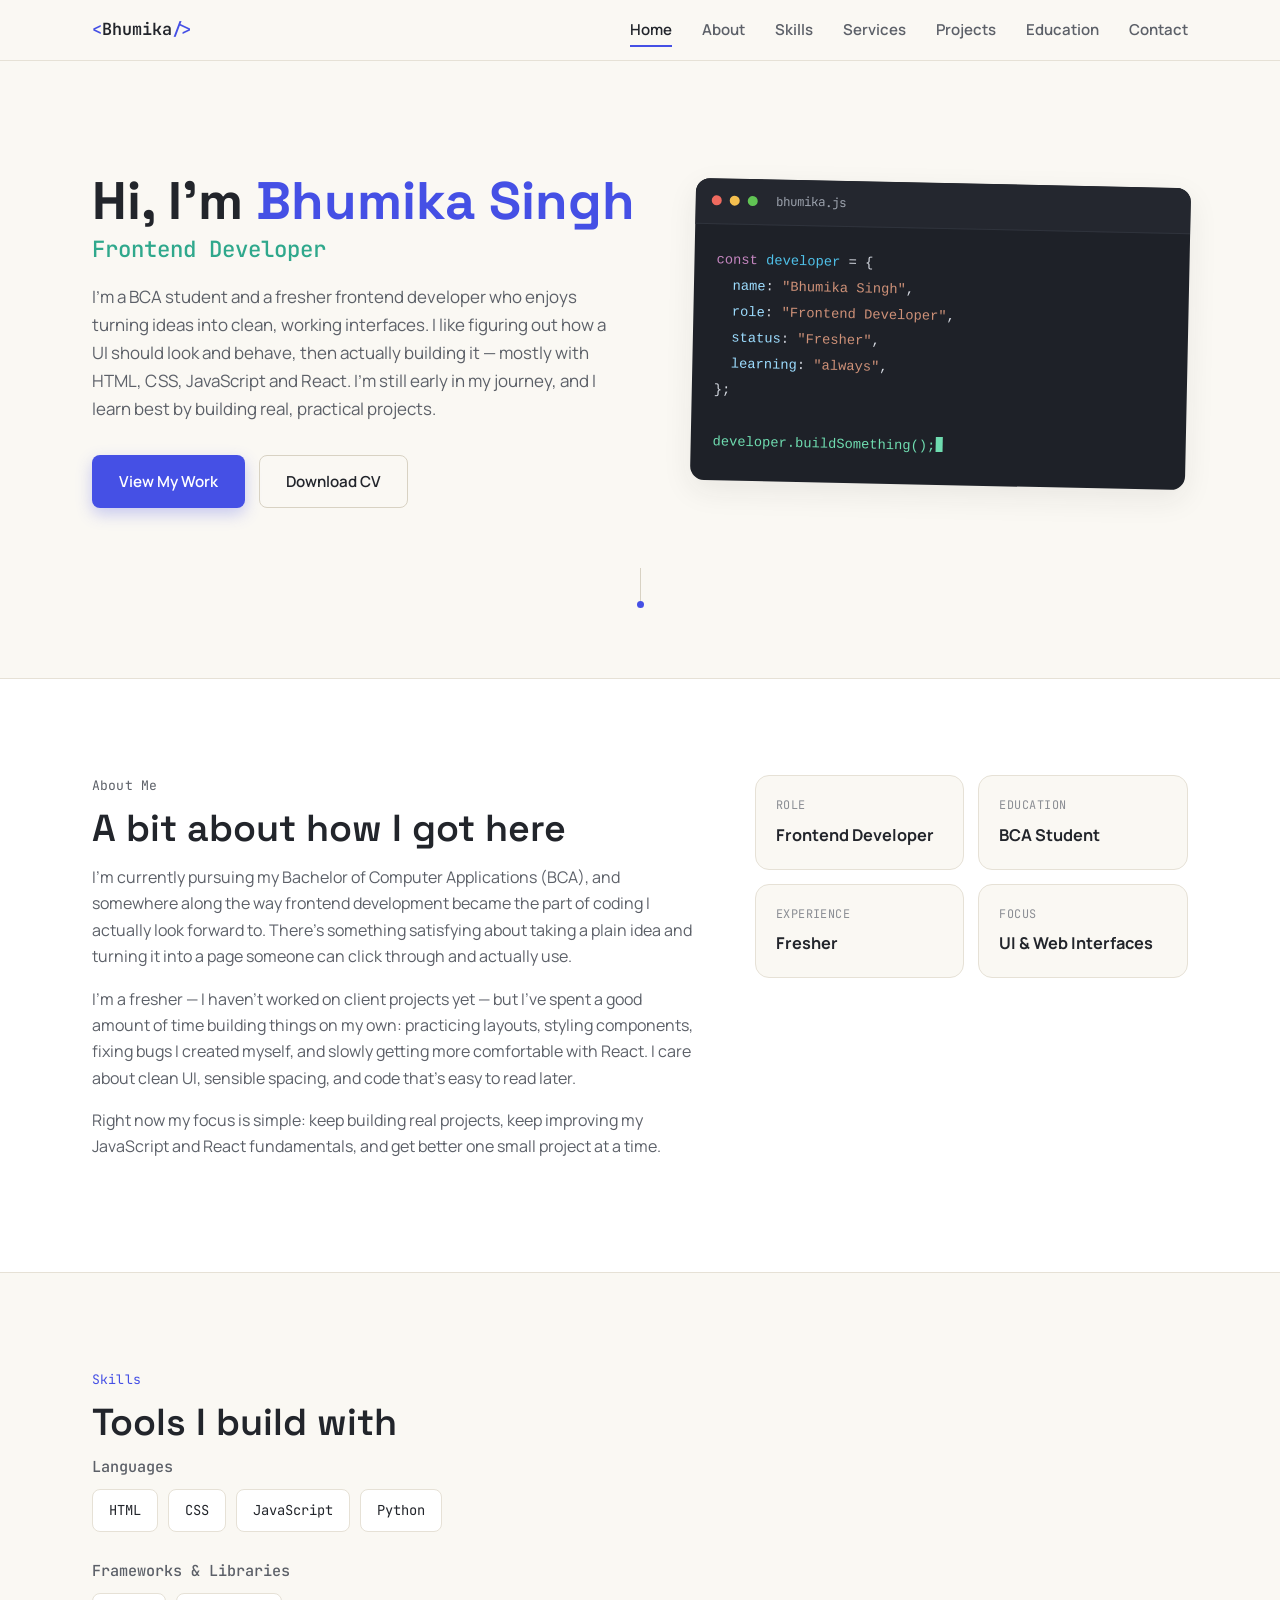
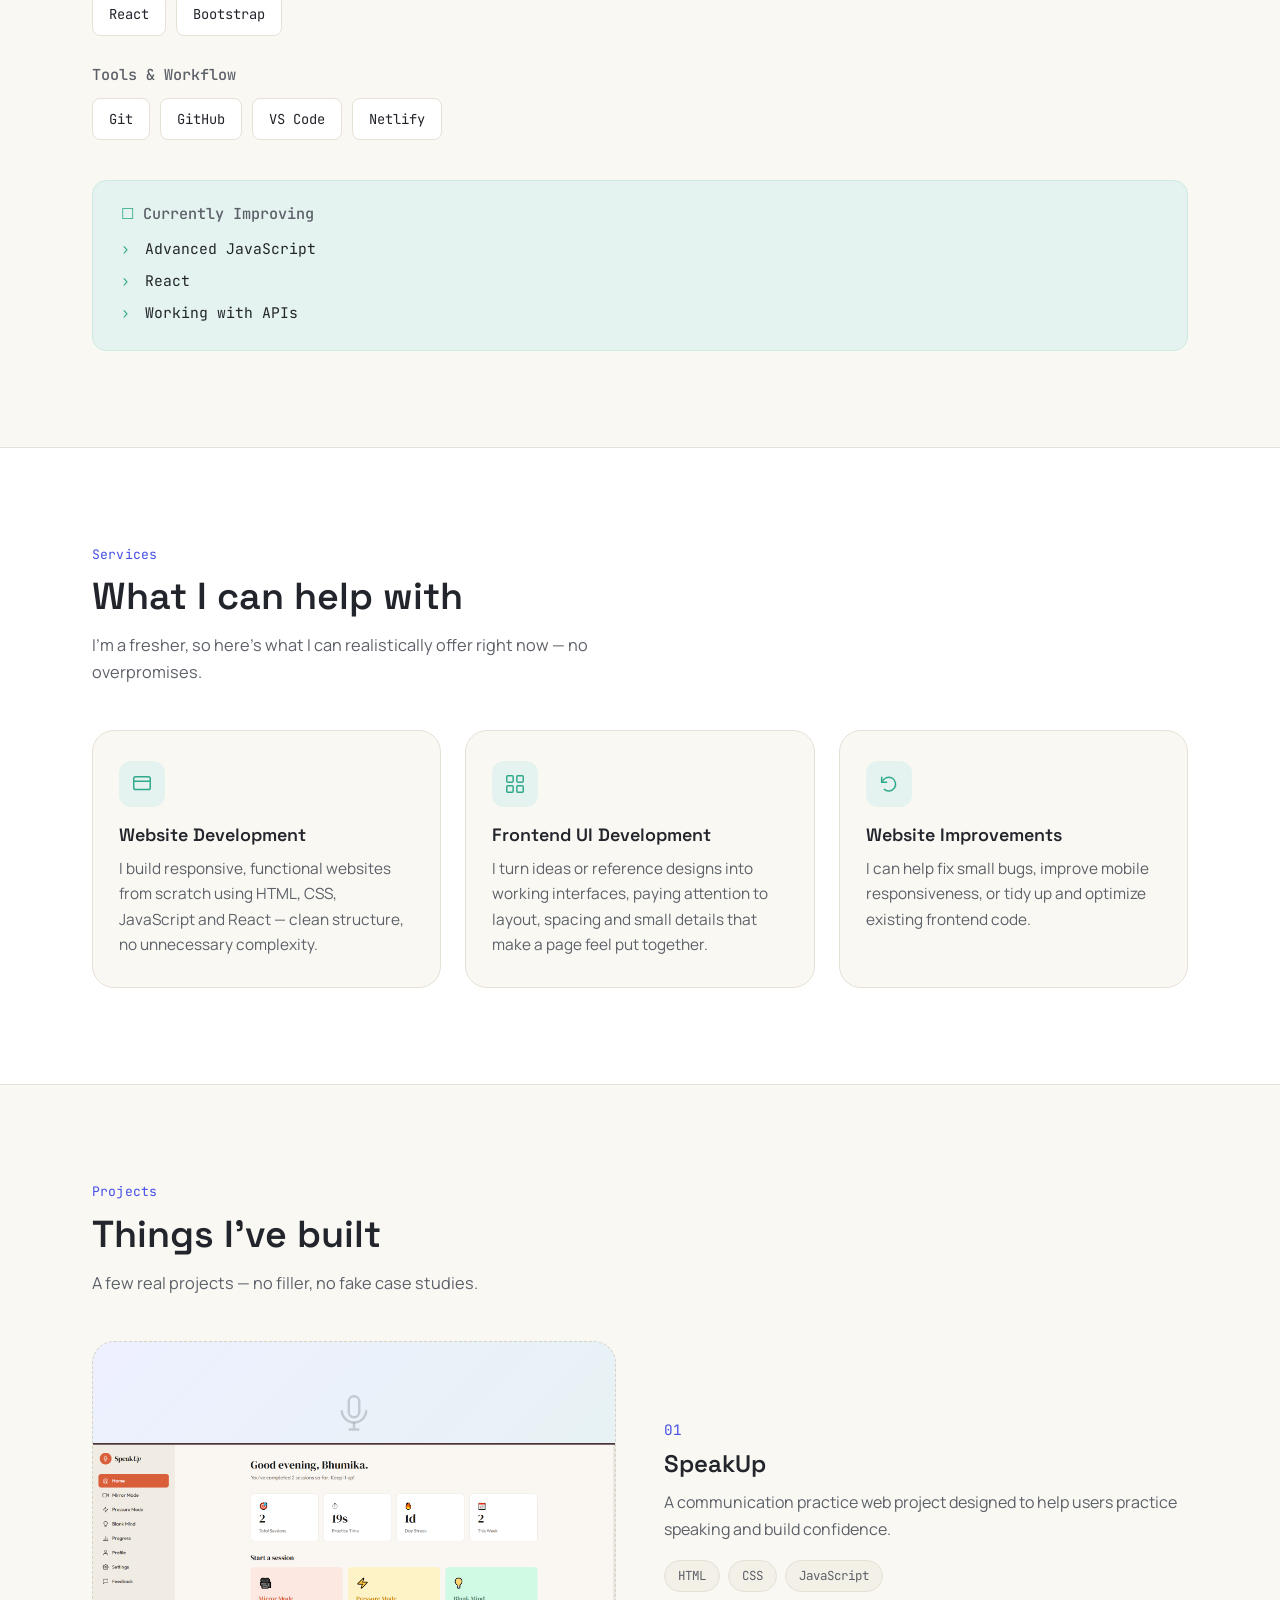
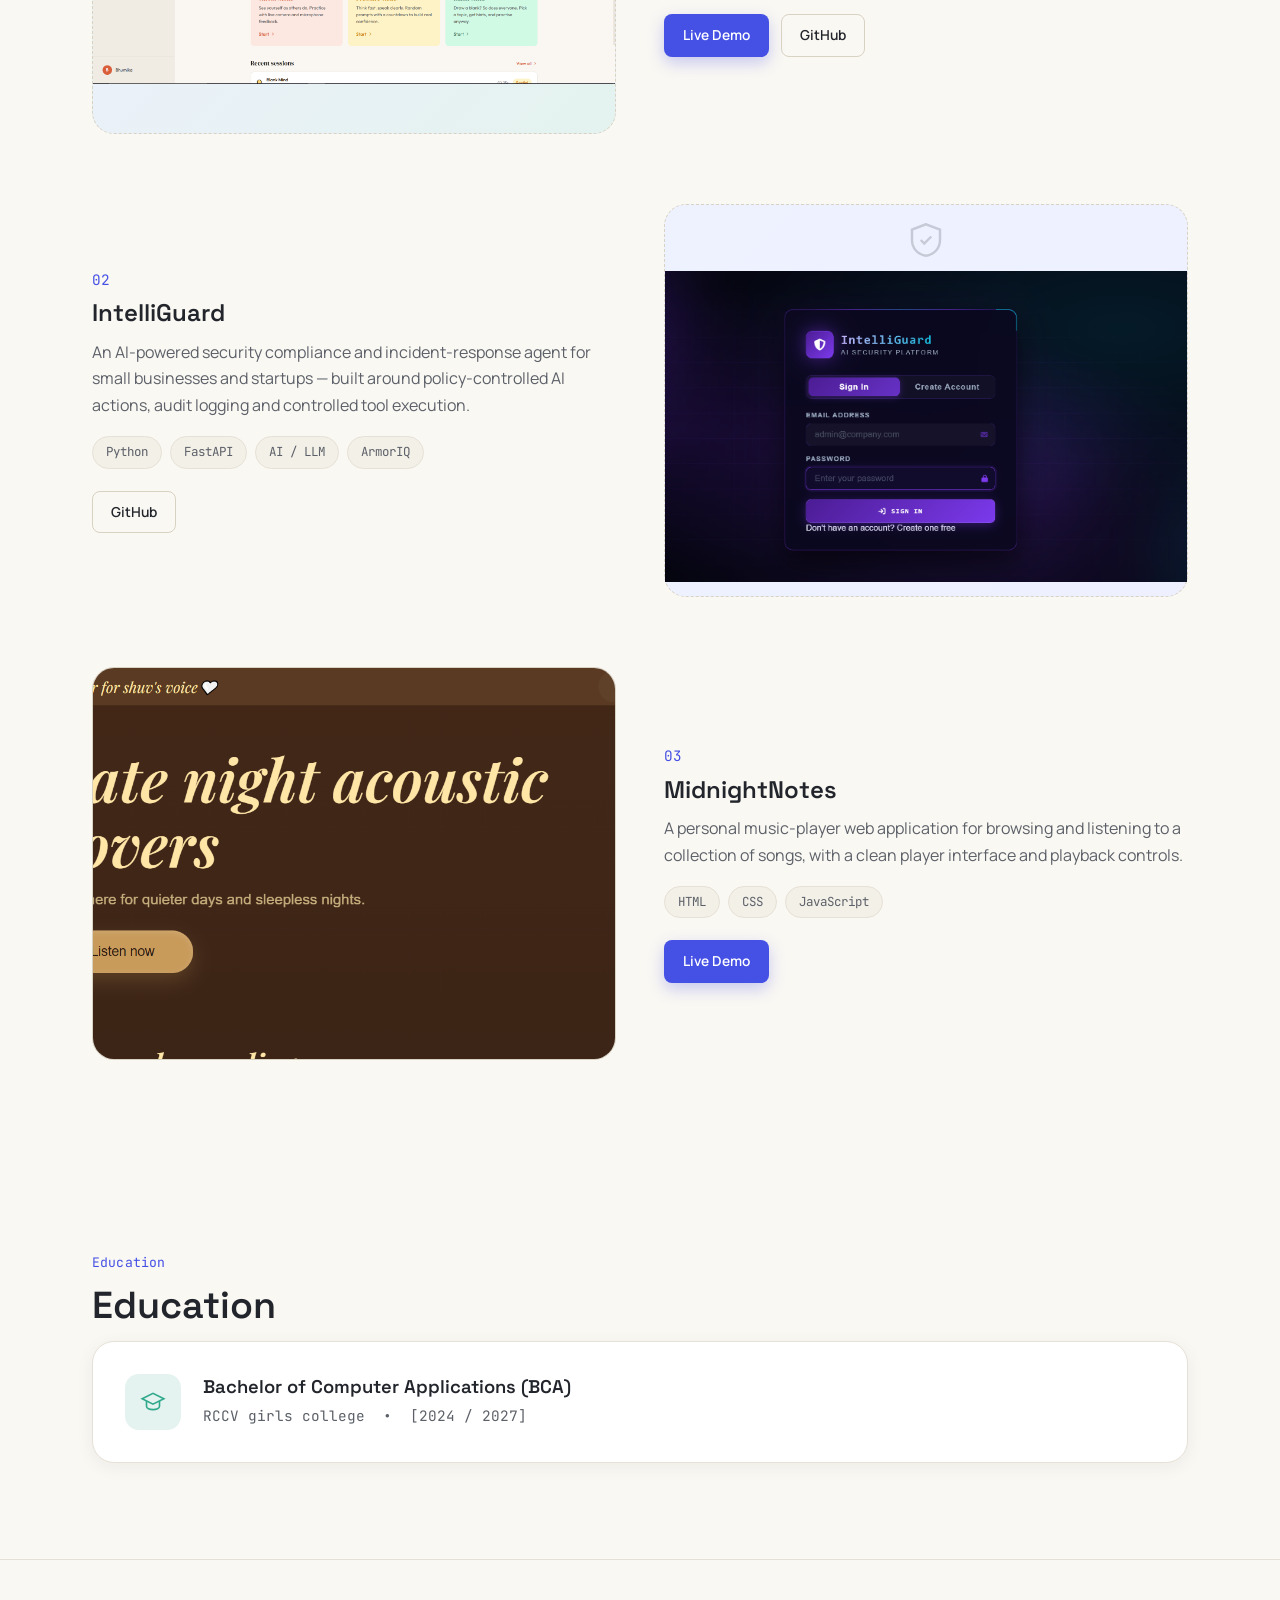
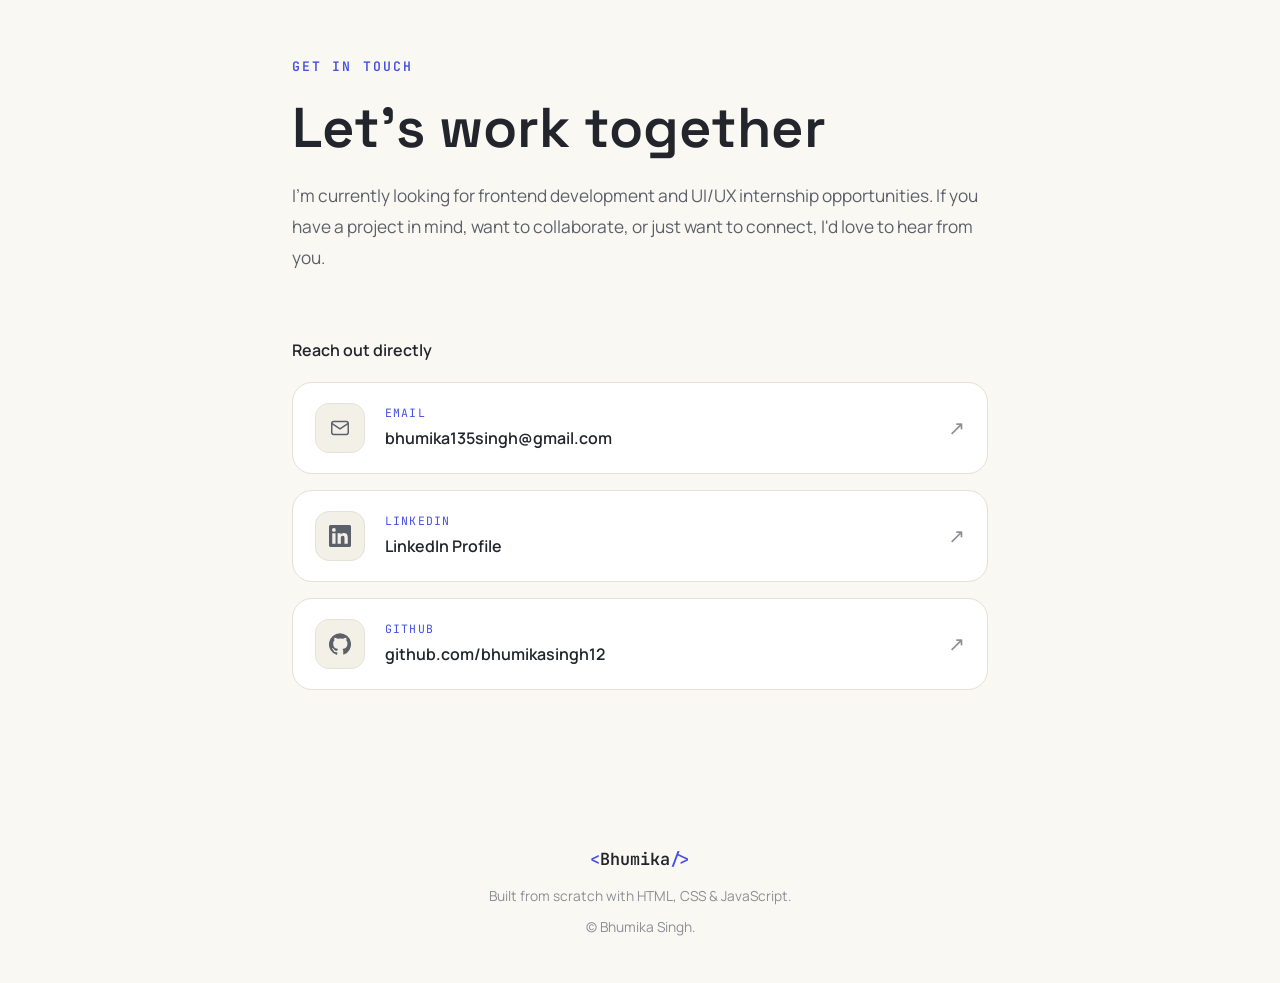
==== index.html @ d0f76b8b "file changes" ====
<!doctype html>
<html lang="en">
  <head>
    <meta charset="UTF-8" />
    <meta name="viewport" content="width=device-width, initial-scale=1.0" />
    <title>Bhumika Singh — Frontend Developer</title>
    <meta
      name="description"
      content="Bhumika Singh — Frontend Developer & BCA student. Portfolio of projects, skills and services."
    />

    <link rel="preconnect" href="https://fonts.googleapis.com" />
    <link rel="preconnect" href="https://fonts.gstatic.com" crossorigin />
    <link
      href="https://fonts.googleapis.com/css2?family=Space+Grotesk:wght@500;600;700&family=Manrope:wght@400;500;600;700;800&family=JetBrains+Mono:wght@400;500;600&display=swap"
      rel="stylesheet"
    />

    <link rel="stylesheet" href="style.css" />
  </head>
  <body>
    <!-- NAVBAR -->
    <header class="navbar" id="navbar">
      <nav class="nav-inner">
        <a href="#home" class="logo" aria-label="Bhumika Singh — home">
          <span class="logo-bracket">&lt;</span>Bhumika<span
            class="logo-bracket"
            >/&gt;</span
          >
        </a>

        <ul class="nav-links" id="navLinks">
          <li><a href="#home" class="nav-link active-link">Home</a></li>
          <li><a href="#about" class="nav-link">About</a></li>
          <li><a href="#skills" class="nav-link">Skills</a></li>
          <li><a href="#services" class="nav-link">Services</a></li>
          <li><a href="#projects" class="nav-link">Projects</a></li>
          <li><a href="#education" class="nav-link">Education</a></li>
          <li><a href="#contact" class="nav-link">Contact</a></li>
        </ul>

        <button
          class="hamburger"
          id="hamburger"
          aria-label="Toggle menu"
          aria-expanded="false"
          aria-controls="navLinks"
        >
          <span></span><span></span><span></span>
        </button>
      </nav>
    </header>

    <main>
      <!--HERO -->
      <section class="hero" id="home">
        <div class="hero-inner">
          <div class="hero-text">
            <p class="eyebrow"></p>
            <h1 class="hero-title">
              Hi, I'm <span class="highlight">Bhumika Singh</span>
            </h1>
            <h2 class="hero-role">Frontend Developer</h2>
            <p class="hero-intro">
              I'm a BCA student and a fresher frontend developer who enjoys
              turning ideas into clean, working interfaces. I like figuring out
              how a UI should look and behave, then actually building it —
              mostly with HTML, CSS, JavaScript and React. I'm still early in my
              journey, and I learn best by building real, practical projects.
            </p>
            <div class="hero-actions">
              <a href="#projects" class="btn btn-primary">View My Work</a>
              <!-- Replace with your actual CV file -->
              <a
                href="assets/Bhumika-Singh-CV.pdf"
                class="btn btn-outline"
                download
                >Download CV</a
              >
            </div>
          </div>

          <div class="hero-visual" aria-hidden="true">
            <div class="code-window">
              <div class="code-window-bar">
                <span class="dot dot-red"></span>
                <span class="dot dot-yellow"></span>
                <span class="dot dot-green"></span>
                <span class="code-window-tab">bhumika.js</span>
              </div>
              <div class="code-window-body">
                <pre><code><span class="tok-key">const</span> <span class="tok-var">developer</span> <span class="tok-punc">=</span> <span class="tok-punc">{</span>
  <span class="tok-prop">name</span><span class="tok-punc">:</span> <span class="tok-str">"Bhumika Singh"</span><span class="tok-punc">,</span>
  <span class="tok-prop">role</span><span class="tok-punc">:</span> <span class="tok-str">"Frontend Developer"</span><span class="tok-punc">,</span>
  <span class="tok-prop">status</span><span class="tok-punc">:</span> <span class="tok-str">"Fresher"</span><span class="tok-punc">,</span>
  <span class="tok-prop">learning</span><span class="tok-punc">:</span> <span class="tok-str">"always"</span><span class="tok-punc">,</span>
<span class="tok-punc">}</span><span class="tok-punc">;</span>

<span class="typing-line"><span id="typedLine"></span><span class="type-cursor">&nbsp;</span></span></code></pre>
              </div>
            </div>
          </div>
        </div>
        <a href="#about" class="scroll-cue" aria-label="Scroll to About">
          <span></span>
        </a>
      </section>

      <!--ABOUT -->
      <section class="about" id="about">
        <div class="section-inner about-grid">
          <div class="about-copy">
            <p class="eyebrow">About Me</p>
            <h2 class="section-title">A bit about how I got here</h2>
            <p>
              I'm currently pursuing my Bachelor of Computer Applications (BCA),
              and somewhere along the way frontend development became the part
              of coding I actually look forward to. There's something satisfying
              about taking a plain idea and turning it into a page someone can
              click through and actually use.
            </p>
            <p>
              I'm a fresher — I haven't worked on client projects yet — but I've
              spent a good amount of time building things on my own: practicing
              layouts, styling components, fixing bugs I created myself, and
              slowly getting more comfortable with React. I care about clean UI,
              sensible spacing, and code that's easy to read later.
            </p>
            <p>
              Right now my focus is simple: keep building real projects, keep
              improving my JavaScript and React fundamentals, and get better one
              small project at a time.
            </p>
          </div>

          <div class="about-facts">
            <div class="fact-card">
              <span class="fact-label">Role</span>
              <span class="fact-value">Frontend Developer</span>
            </div>
            <div class="fact-card">
              <span class="fact-label">Education</span>
              <span class="fact-value">BCA Student</span>
            </div>
            <div class="fact-card">
              <span class="fact-label">Experience</span>
              <span class="fact-value">Fresher</span>
            </div>
            <div class="fact-card">
              <span class="fact-label">Focus</span>
              <span class="fact-value">UI &amp; Web Interfaces</span>
            </div>
          </div>
        </div>
      </section>

      <!--SKILLS -->
      <section class="skills" id="skills">
        <div class="section-inner">
          <p class="eyebrow">Skills</p>
          <h2 class="section-title">Tools I build with</h2>

          <div class="skills-groups">
            <div class="skill-group">
              <h3 class="skill-group-title">Languages</h3>
              <div class="chip-row">
                <span class="chip">HTML</span>
                <span class="chip">CSS</span>
                <span class="chip">JavaScript</span>
                <span class="chip">Python</span>
              </div>
            </div>

            <div class="skill-group">
              <h3 class="skill-group-title">Frameworks &amp; Libraries</h3>
              <div class="chip-row">
                <span class="chip">React</span>
                <span class="chip">Bootstrap</span>
              </div>
            </div>

            <div class="skill-group">
              <h3 class="skill-group-title">Tools &amp; Workflow</h3>
              <div class="chip-row">
                <span class="chip">Git</span>
                <span class="chip">GitHub</span>
                <span class="chip">VS Code</span>
                <span class="chip">Netlify</span>
              </div>
            </div>
          </div>

          <div class="currently-improving">
            <h3 class="skill-group-title">
              <span class="checkbox-icon" aria-hidden="true">☐</span> Currently
              Improving
            </h3>
            <ul class="improving-list">
              <li>
                <span class="improving-mark" aria-hidden="true">›</span>
                Advanced JavaScript
              </li>
              <li>
                <span class="improving-mark" aria-hidden="true">›</span> React
              </li>
              <li>
                <span class="improving-mark" aria-hidden="true">›</span> Working
                with APIs
              </li>
            </ul>
          </div>
        </div>
      </section>

      <!--SERVICES-->
      <section class="services" id="services">
        <div class="section-inner">
          <p class="eyebrow">Services</p>
          <h2 class="section-title">What I can help with</h2>
          <p class="section-subtitle">
            I'm a fresher, so here's what I can realistically offer right now —
            no overpromises.
          </p>

          <div class="services-grid">
            <article class="service-card">
              <div class="service-icon" aria-hidden="true">
                <svg
                  viewBox="0 0 24 24"
                  fill="none"
                  stroke="currentColor"
                  stroke-width="1.6"
                >
                  <rect x="3" y="4" width="18" height="14" rx="2" />
                  <path d="M3 9h18" />
                  <path d="M7 6.5h.01M10 6.5h.01" />
                </svg>
              </div>
              <h3 class="service-title">Website Development</h3>
              <p class="service-desc">
                I build responsive, functional websites from scratch using HTML,
                CSS, JavaScript and React — clean structure, no unnecessary
                complexity.
              </p>
            </article>

            <article class="service-card">
              <div class="service-icon" aria-hidden="true">
                <svg
                  viewBox="0 0 24 24"
                  fill="none"
                  stroke="currentColor"
                  stroke-width="1.6"
                >
                  <rect x="3" y="3" width="7" height="7" rx="1.2" />
                  <rect x="14" y="3" width="7" height="7" rx="1.2" />
                  <rect x="3" y="14" width="7" height="7" rx="1.2" />
                  <rect x="14" y="14" width="7" height="7" rx="1.2" />
                </svg>
              </div>
              <h3 class="service-title">Frontend UI Development</h3>
              <p class="service-desc">
                I turn ideas or reference designs into working interfaces,
                paying attention to layout, spacing and small details that make
                a page feel put together.
              </p>
            </article>

            <article class="service-card">
              <div class="service-icon" aria-hidden="true">
                <svg
                  viewBox="0 0 24 24"
                  fill="none"
                  stroke="currentColor"
                  stroke-width="1.6"
                >
                  <path d="M4 4v6h6" />
                  <path d="M4.5 10a7.5 7.5 0 1 1 1.9 7.4" />
                </svg>
              </div>
              <h3 class="service-title">Website Improvements</h3>
              <p class="service-desc">
                I can help fix small bugs, improve mobile responsiveness, or
                tidy up and optimize existing frontend code.
              </p>
            </article>
          </div>
        </div>
      </section>

      <!--PROJECTS -->
      <section class="projects" id="projects">
        <div class="section-inner">
          <p class="eyebrow">Projects</p>
          <h2 class="section-title">Things I've built</h2>
          <p class="section-subtitle">
            A few real projects — no filler, no fake case studies.
          </p>

          <div class="projects-list">
            <!-- Project 1: SpeakUp -->
            <article class="project-row">
              <div class="project-media">
                <div class="project-placeholder placeholder-speakup">
                  <svg
                    viewBox="0 0 24 24"
                    fill="none"
                    stroke="currentColor"
                    stroke-width="1.4"
                  >
                    <path
                      d="M12 15a3 3 0 0 0 3-3V6a3 3 0 0 0-6 0v6a3 3 0 0 0 3 3Z"
                    />
                    <path d="M19 11a7 7 0 0 1-14 0" />
                    <path d="M12 18v4M9 22h6" />
                  </svg>
                  <span
                    ><img
                      src="/assets/projects/speakup.png"
                      alt="Screenshot of SpeakUp app"
                  /></span>
                </div>
              </div>
              <div class="project-info">
                <span class="project-index">01</span>
                <h3 class="project-title">SpeakUp</h3>
                <p class="project-desc">
                  A communication practice web project designed to help users
                  practice speaking and build confidence.
                </p>
                <div class="tech-row">
                  <span class="tech-tag">HTML</span>
                  <span class="tech-tag">CSS</span>
                  <span class="tech-tag">JavaScript</span>
                </div>
                <div class="project-actions">
                  <a
                    href="https://speakkkup.netlify.app/"
                    class="btn btn-primary btn-sm"
                    target="_blank"
                    rel="noopener noreferrer"
                    >Live Demo</a>
                  <a
                    href="https://github.com/bhumikasingh12/SpeakUp/tree/main"
                    class="btn btn-outline btn-sm"
                    target="_blank"
                    rel="noopener noreferrer"
                    >GitHub</a
                  >
                </div>
              </div>
            </article>

            <!-- Project 2: IntelliGuard -->
            <article class="project-row project-row-reverse">
              <div class="project-media">
                <div class="project-placeholder placeholder-intelliguard">
                  <svg
                    viewBox="0 0 24 24"
                    fill="none"
                    stroke="currentColor"
                    stroke-width="1.4"
                  >
                    <path
                      d="M12 3 4 6v6c0 5 3.6 8.4 8 9 4.4-.6 8-4 8-9V6l-8-3Z"
                    />
                    <path d="m9 12 2 2 4-4" />
                  </svg>
                  <span> <img src="/assets/projects/intelliguard.png" alt="Screenshot of IntelliGuard dashboard"></span>
                </div>
              </div>
              <div class="project-info">
                <span class="project-index">02</span>
                <h3 class="project-title">IntelliGuard</h3>
                <p class="project-desc">
                  An AI-powered security compliance and incident-response agent
                  for small businesses and startups — built around
                  policy-controlled AI actions, audit logging and controlled
                  tool execution.
                </p>
                <div class="tech-row">
                  <span class="tech-tag">Python</span>
                  <span class="tech-tag">FastAPI</span>
                  <span class="tech-tag">AI / LLM</span>
                  <span class="tech-tag">ArmorIQ</span>
                </div>
                <div class="project-actions">
                  <!-- Replace with your actual deployed link -->
                  <!-- <a
                    href="https://example.com"
                    class="btn btn-primary btn-sm"
                    target="_blank"
                    rel="noopener noreferrer"
                    >Live Demo</a
                  > -->
                  <!-- Replace with your actual GitHub repo link -->
                  <a
                    href="https://github.com/ektakumar-ii/IntelliGuard"
                    class="btn btn-outline btn-sm"
                    target="_blank"
                    rel="noopener noreferrer"
                    >GitHub</a
                  >
                </div>
              </div>
            </article>

            <!-- Project 3: MidnightNotes (private repo — no GitHub link) -->
            <article class="project-row">
              <div class="project-media">
                <img
                  class="project-screenshot"
                  src="/assets/projects/midnightnotes.png"
                  alt="Screenshot of MidnightNotes music player"
                />
              </div>
              <div class="project-info">
                <span class="project-index">03</span>
                <h3 class="project-title">MidnightNotes</h3>
                <p class="project-desc">
                  A personal music-player web application for browsing and
                  listening to a collection of songs, with a clean player
                  interface and playback controls.
                </p>
                <div class="tech-row">
                  <span class="tech-tag">HTML</span>
                  <span class="tech-tag">CSS</span>
                  <span class="tech-tag">JavaScript</span>
                </div>
                <div class="project-actions">
                  <a
                    href="https://midnightnotess.netlify.app/"
                    class="btn btn-primary btn-sm"
                    target="_blank"
                    rel="noopener noreferrer"
                    >Live Demo</a
                  >
                </div>
              </div>
            </article>
          </div>
        </div>
      </section>

      <!--EDUCATION-->
      <section class="education" id="education">
        <div class="section-inner">
          <p class="eyebrow">Education</p>
          <h2 class="section-title">Education</h2>

          <div class="education-card">
            <div class="education-icon" aria-hidden="true">
              <svg
                viewBox="0 0 24 24"
                fill="none"
                stroke="currentColor"
                stroke-width="1.5"
              >
                <path d="M22 9 12 4 2 9l10 5 10-5Z" />
                <path d="M6 11v5c0 1.7 2.7 3 6 3s6-1.3 6-3v-5" />
              </svg>
            </div>
            <div class="education-details">
              <h3 class="education-degree">
                Bachelor of Computer Applications (BCA)
              </h3>
              <p class="education-meta">
                RCCV girls college &nbsp;•&nbsp; [2024 / 2027]
              </p>
            </div>
          </div>
        </div>
      </section>

      <!-- CONTACT -->
      <section class="contact" id="contact">
        <div class="section-inner contact-simple">
          <div class="contact-heading">
            <p class="eyebrow">GET IN TOUCH</p>

            <h2 class="section-title">Let's work together</h2>

            <p class="contact-description">
              I'm currently looking for frontend development and UI/UX
              internship opportunities. If you have a project in mind, want to
              collaborate, or just want to connect, I'd love to hear from you.
            </p>
          </div>

          <div class="contact-direct">
            <h3>Reach out directly</h3>

            <!-- Email -->
            <a 
             href="https://mail.google.com/mail/?view=cm&fs=1&to=bhumika135singh@gmail.com"
                   class="contact-card"
               target="_blank"
              rel="noopener noreferrer">
              <div class="contact-icon">
                <svg
                  viewBox="0 0 24 24"
                  fill="none"
                  stroke="currentColor"
                  stroke-width="1.6"
                >
                  <rect x="3" y="5" width="18" height="14" rx="2" />
                  <path d="m3 7 9 6 9-6" />
                </svg>
              </div>

              <div class="contact-card-info">
                <span class="contact-card-label">EMAIL</span>
                <span class="contact-card-value">bhumika135singh@gmail.com</span>
              </div>

              <span class="contact-arrow">↗</span>
            </a>

            <!-- LinkedIn -->
            <a
              href="https://www.linkedin.com/in/bhumika-singh-95696332a/"
              class="contact-card"
              target="_blank"
              rel="noopener noreferrer"
            >
              <div class="contact-icon">
                <svg viewBox="0 0 24 24" fill="currentColor">
                  <path
                    d="M20.45 20.45h-3.55v-5.57c0-1.33-.02-3.03-1.85-3.03-1.86 0-2.14 1.45-2.14 2.94v5.66H9.36V9h3.41v1.56h.05c.47-.9 1.63-1.85 3.36-1.85 3.6 0 4.27 2.37 4.27 5.45v6.29ZM5.34 7.43a2.06 2.06 0 1 1 0-4.12 2.06 2.06 0 0 1 0 4.12ZM7.12 20.45H3.56V9h3.56v11.45ZM22.22 0H1.77C.79 0 0 .77 0 1.73v20.54C0 23.23.79 24 1.77 24h20.45c.98 0 1.78-.77 1.78-1.73V1.73C24 .77 23.2 0 22.22 0Z"
                  />
                </svg>
              </div>

              <div class="contact-card-info">
                <span class="contact-card-label">LINKEDIN</span>
                <span class="contact-card-value">LinkedIn Profile</span>
              </div>

              <span class="contact-arrow">↗</span>
            </a>

            <!-- GitHub -->
            <a
              href="https://github.com/bhumikasingh12"
              class="contact-card"
              target="_blank"
              rel="noopener noreferrer"
            >
              <div class="contact-icon">
                <svg viewBox="0 0 24 24" fill="currentColor">
                  <path
                    d="M12 .3a12 12 0 0 0-3.8 23.4c.6.1.8-.3.8-.6v-2.2c-3.3.7-4-1.6-4-1.6-.6-1.4-1.4-1.8-1.4-1.8-1.1-.8.1-.8.1-.8 1.2.1 1.9 1.3 1.9 1.3 1.1 1.9 2.9 1.3 3.6 1 .1-.8.4-1.3.8-1.6-2.7-.3-5.4-1.3-5.4-5.9 0-1.3.5-2.4 1.3-3.2-.1-.3-.5-1.5.1-3.2 0 0 1-.3 3.4 1.2a11.5 11.5 0 0 1 6 0c2.3-1.5 3.3-1.2 3.3-1.2.7 1.7.2 2.9.1 3.2.8.8 1.3 1.9 1.3 3.2 0 4.6-2.8 5.6-5.4 5.9.4.4.8 1.1.8 2.2v3.3c0 .3.2.7.8.6A12 12 0 0 0 12 .3Z"
                  />
                </svg>
              </div>

              <div class="contact-card-info">
                <span class="contact-card-label">GITHUB</span>
                <span class="contact-card-value"
                  >github.com/bhumikasingh12</span
                >
              </div>

              <span class="contact-arrow">↗</span>
            </a>
          </div>
        </div>
      </section>
    </main>

    <!--FOOTER -->
    <footer class="footer">
      <div class="section-inner footer-inner">
        <a href="#home" class="logo footer-logo">
          <span class="logo-bracket">&lt;</span>Bhumika<span
            class="logo-bracket"
            >/&gt;</span
          >
        </a>
        <p class="footer-text">
          Built from scratch with HTML, CSS &amp; JavaScript.
        </p>
        <p class="footer-copy">
          &copy; <span id="year"></span> Bhumika Singh.
        </p>
      </div>
    </footer>

    <script src="script.js"></script>
  </body>
</html>
---- style.css ----
:root {
  /* Color */
  --color-bg: #faf8f3;
  --color-surface: #ffffff;
  --color-surface-soft: #f3f0e8;
  --color-ink: #22252b;
  --color-ink-soft: #5c6068;
  --color-ink-faint: #8b8e94;
  --color-primary: #4550e5;
  --color-primary-dark: #2f39c9;
  --color-accent: #2fa88c;
  --color-accent-soft: #e4f3ef;
  --color-line: #e6e1d6;
  --color-line-strong: #d8d2c3;

  /* Type */
  --font-display: "Space Grotesk", system-ui, sans-serif;
  --font-body: "Manrope", system-ui, sans-serif;
  --font-mono: "JetBrains Mono", "SFMono-Regular", monospace;

  /* Layout */
  --max-width: 1160px;
  --radius-sm: 8px;
  --radius-md: 14px;
  --radius-lg: 22px;
  --shadow-soft: 0 4px 18px rgba(34, 37, 43, 0.06);
  --shadow-card: 0 10px 30px rgba(34, 37, 43, 0.08);
}

/*  Reset  */
*,
*::before,
*::after {
  box-sizing: border-box;
}
html {
  scroll-behavior: smooth;
}
body {
  margin: 0;
  background: var(--color-bg);
  color: var(--color-ink);
  font-family: var(--font-body);
  font-size: 16px;
  line-height: 1.65;
  -webkit-font-smoothing: antialiased;
}
img {
  max-width: 100%;
  display: block;
}
a {
  color: inherit;
  text-decoration: none;
}
ul {
  list-style: none;
  margin: 0;
  padding: 0;
}
h1,
h2,
h3 {
  font-family: var(--font-display);
  margin: 0;
  line-height: 1.15;
}
p {
  margin: 0 0 1em;
}
button {
  font: inherit;
  cursor: pointer;
}

:focus-visible {
  outline: 2.5px solid var(--color-primary);
  outline-offset: 3px;
  border-radius: 4px;
}

@media (prefers-reduced-motion: reduce) {
  *,
  *::before,
  *::after {
    animation-duration: 0.001ms !important;
    animation-iteration-count: 1 !important;
    transition-duration: 0.001ms !important;
    scroll-behavior: auto !important;
  }
}

.section-inner {
  max-width: var(--max-width);
  margin: 0 auto;
  padding: 0 32px;
}

.eyebrow {
  font-family: var(--font-mono);
  font-size: 0.82rem;
  color: var(--color-primary);
  letter-spacing: 0.01em;
  margin-bottom: 10px;
}

.section-title {
  font-size: clamp(1.7rem, 3vw, 2.35rem);
  font-weight: 600;
  margin-bottom: 14px;
}

.section-subtitle {
  color: var(--color-ink-soft);
  max-width: 560px;
  margin-bottom: 44px;
  font-size: 1.02rem;
}

section {
  padding: 96px 0;
}

/* Buttons*/
.btn {
  display: inline-flex;
  align-items: center;
  justify-content: center;
  gap: 8px;
  padding: 13px 26px;
  border-radius: var(--radius-sm);
  font-weight: 600;
  font-size: 0.95rem;
  border: 1.5px solid transparent;
  transition:
    transform 0.15s ease,
    box-shadow 0.15s ease,
    background 0.15s ease,
    color 0.15s ease;
  cursor: pointer;
}
.btn-primary {
  background: var(--color-primary);
  color: #fff;
  box-shadow: 0 6px 16px rgba(69, 80, 229, 0.28);
}
.btn-primary:hover {
  background: var(--color-primary-dark);
  transform: translateY(-2px);
}
.btn-outline {
  background: transparent;
  border-color: var(--color-line-strong);
  color: var(--color-ink);
}
.btn-outline:hover {
  border-color: var(--color-primary);
  color: var(--color-primary);
  transform: translateY(-2px);
}
.btn-sm {
  padding: 9px 18px;
  font-size: 0.86rem;
}
.btn-full {
  width: 100%;
}

/* Navbar */
.navbar {
  position: sticky;
  top: 0;
  z-index: 100;
  background: rgba(250, 248, 243, 0.9);
  backdrop-filter: blur(6px);
  border-bottom: 1px solid var(--color-line);
}
.nav-inner {
  max-width: var(--max-width);
  margin: 0 auto;
  padding: 16px 32px;
  display: flex;
  align-items: center;
  justify-content: space-between;
}
.logo {
  font-family: var(--font-mono);
  font-weight: 600;
  font-size: 1.05rem;
  color: var(--color-ink);
}
.logo-bracket {
  color: var(--color-primary);
}

.nav-links {
  display: flex;
  gap: 30px;
}
.nav-link {
  font-size: 0.94rem;
  font-weight: 600;
  color: var(--color-ink-soft);
  position: relative;
  padding: 4px 0;
  transition: color 0.15s ease;
}
.nav-link:hover,
.nav-link.active-link {
  color: var(--color-ink);
}
.nav-link::after {
  content: "";
  position: absolute;
  left: 0;
  bottom: -3px;
  width: 0;
  height: 2px;
  background: var(--color-primary);
  transition: width 0.2s ease;
}
.nav-link:hover::after,
.nav-link.active-link::after {
  width: 100%;
}

.hamburger {
  display: none;
  flex-direction: column;
  gap: 5px;
  background: none;
  border: none;
  padding: 6px;
}
.hamburger span {
  width: 22px;
  height: 2px;
  background: var(--color-ink);
  border-radius: 2px;
  transition:
    transform 0.25s ease,
    opacity 0.25s ease;
}
.hamburger.open span:nth-child(1) {
  transform: translateY(7px) rotate(45deg);
}
.hamburger.open span:nth-child(2) {
  opacity: 0;
}
.hamburger.open span:nth-child(3) {
  transform: translateY(-7px) rotate(-45deg);
}

/*Hero */
.hero {
  position: relative;
  padding: 100px 0 70px;
}
.hero-inner {
  max-width: var(--max-width);
  margin: 0 auto;
  padding: 0 32px;
  display: grid;
  grid-template-columns: 1.1fr 1fr;
  gap: 56px;
  align-items: center;
}
.hero-title {
  font-size: clamp(2.2rem, 4.4vw, 3.3rem);
  font-weight: 700;
  margin-bottom: 6px;
}
.highlight {
  color: var(--color-primary);
}
.hero-role {
  font-family: var(--font-mono);
  font-weight: 500;
  font-size: clamp(1.1rem, 2vw, 1.4rem);
  color: var(--color-accent);
  margin-bottom: 20px;
}
.hero-intro {
  color: var(--color-ink-soft);
  font-size: 1.06rem;
  max-width: 520px;
  margin-bottom: 32px;
}
.hero-actions {
  display: flex;
  gap: 14px;
  flex-wrap: wrap;
}

/* Code window signature element */
.code-window {
  background: #1e2128;
  border-radius: var(--radius-md);
  box-shadow: var(--shadow-card);
  overflow: hidden;
  transform: rotate(1.2deg);
}
.code-window-bar {
  display: flex;
  align-items: center;
  gap: 8px;
  padding: 12px 16px;
  background: #24272f;
  border-bottom: 1px solid #2f333c;
}
.dot {
  width: 10px;
  height: 10px;
  border-radius: 50%;
}
.dot-red {
  background: #ef6a5f;
}
.dot-yellow {
  background: #f4bf4f;
}
.dot-green {
  background: #61c454;
}
.code-window-tab {
  margin-left: 10px;
  font-family: var(--font-mono);
  font-size: 0.78rem;
  color: #9aa0ab;
}
.code-window-body {
  padding: 22px 22px 26px;
  overflow-x: auto;
}
.code-window-body pre {
  margin: 0;
  font-family: var(--font-mono);
  font-size: 0.86rem;
  line-height: 1.75;
  color: #d6dae2;
  white-space: pre;
}
.tok-key {
  color: #c586c0;
}
.tok-var {
  color: #4fc1e9;
}
.tok-prop {
  color: #9cdcfe;
}
.tok-str {
  color: #ce9178;
}
.tok-punc {
  color: #d6dae2;
}
.typing-line {
  color: #6fdcb0;
}
.type-cursor {
  display: inline-block;
  background: #6fdcb0;
  width: 7px;
  height: 15px;
  transform: translateY(2px);
  animation: blink 1s step-end infinite;
}
@keyframes blink {
  50% {
    opacity: 0;
  }
}

.scroll-cue {
  display: flex;
  justify-content: center;
  margin-top: 60px;
}
.scroll-cue span {
  width: 1px;
  height: 40px;
  background: var(--color-line-strong);
  position: relative;
  display: block;
}
.scroll-cue span::after {
  content: "";
  position: absolute;
  bottom: 0;
  left: -3px;
  width: 7px;
  height: 7px;
  border-radius: 50%;
  background: var(--color-primary);
  animation: cue-move 1.8s ease-in-out infinite;
}
@keyframes cue-move {
  0% {
    top: 0;
    opacity: 0;
  }
  30% {
    opacity: 1;
  }
  100% {
    top: 34px;
    opacity: 0;
  }
}

/* About*/
.about {
  background: var(--color-surface);
  border-top: 1px solid var(--color-line);
  border-bottom: 1px solid var(--color-line);
}
.about-grid {
  display: grid;
  grid-template-columns: 1.4fr 1fr;
  gap: 56px;
  align-items: start;
}
.about-copy p {
  color: var(--color-ink-soft);
}
.about-facts {
  display: grid;
  grid-template-columns: 1fr 1fr;
  gap: 14px;
}
.fact-card {
  background: var(--color-bg);
  border: 1px solid var(--color-line);
  border-radius: var(--radius-md);
  padding: 20px;
  display: flex;
  flex-direction: column;
  gap: 6px;
}
.fact-label {
  font-family: var(--font-mono);
  font-size: 0.74rem;
  color: var(--color-ink-faint);
  text-transform: uppercase;
  letter-spacing: 0.04em;
}
.fact-value {
  font-weight: 700;
  font-size: 1.02rem;
}

/*Skills */
.skills-groups {
  display: grid;
  gap: 30px;
  margin-bottom: 40px;
}
.skill-group-title {
  font-family: var(--font-mono);
  font-size: 0.95rem;
  font-weight: 500;
  color: var(--color-ink-soft);
  margin-bottom: 14px;
}
.chip-row {
  display: flex;
  flex-wrap: wrap;
  gap: 10px;
}
.chip {
  font-family: var(--font-mono);
  font-size: 0.86rem;
  background: var(--color-surface);
  border: 1px solid var(--color-line);
  border-radius: var(--radius-sm);
  padding: 9px 16px;
  transition:
    border-color 0.15s ease,
    transform 0.15s ease;
}
.chip:hover {
  border-color: var(--color-primary);
  transform: translateY(-2px);
}

.currently-improving {
  background: var(--color-accent-soft);
  border: 1px solid #cdeae1;
  border-radius: var(--radius-md);
  padding: 24px 28px;
}
.checkbox-icon {
  color: var(--color-accent);
}
.improving-list {
  display: flex;
  flex-direction: column;
  gap: 8px;
}
.improving-list li {
  font-family: var(--font-mono);
  font-size: 0.92rem;
  color: var(--color-ink);
}
.improving-mark {
  color: var(--color-accent);
  margin-right: 6px;
}

/*  Services */
.services {
  background: var(--color-surface);
  border-top: 1px solid var(--color-line);
  border-bottom: 1px solid var(--color-line);
}
.services-grid {
  display: grid;
  grid-template-columns: repeat(3, 1fr);
  gap: 24px;
}
.service-card {
  background: var(--color-bg);
  border: 1px solid var(--color-line);
  border-radius: var(--radius-lg);
  padding: 30px 26px;
  transition:
    transform 0.18s ease,
    box-shadow 0.18s ease;
}
.service-card:hover {
  transform: translateY(-4px);
  box-shadow: var(--shadow-soft);
}
.service-icon {
  width: 46px;
  height: 46px;
  border-radius: 12px;
  background: var(--color-accent-soft);
  color: var(--color-accent);
  display: flex;
  align-items: center;
  justify-content: center;
  margin-bottom: 18px;
}
.service-icon svg {
  width: 22px;
  height: 22px;
}
.service-title {
  font-size: 1.12rem;
  font-weight: 600;
  margin-bottom: 10px;
}
.service-desc {
  color: var(--color-ink-soft);
  font-size: 0.96rem;
  margin: 0;
}

/* Projects */
.projects-list {
  display: flex;
  flex-direction: column;
  gap: 70px;
}
.project-row {
  display: grid;
  grid-template-columns: 1fr 1fr;
  gap: 48px;
  align-items: center;
}
.project-row-reverse .project-media {
  order: 2;
}
.project-row-reverse .project-info {
  order: 1;
}

.project-media {
  position: relative;
  object-fit: contain;
}
.project-placeholder {
  aspect-ratio: 4 / 3;
  border-radius: var(--radius-lg);
  display: flex;
  flex-direction: column;
  align-items: center;
  justify-content: center;
  gap: 10px;
  color: rgba(34, 37, 43, 0.35);
  font-family: var(--font-mono);
  font-size: 0.8rem;
  text-align: center;
  border: 1.5px dashed var(--color-line-strong);
}
.project-placeholder svg {
  width: 42px;
  height: 42px;
  opacity: 0.55;
}
.project-screenshot {
  display: block;
  width: 100%;
  aspect-ratio: 4 / 3;
  object-fit: cover;
  object-position: top center;
  border-radius: var(--radius-lg);
  border: 1.5px solid var(--color-line-strong);
}
.placeholder-speakup {
  background: linear-gradient(135deg, #eef0ff, #e4f3ef);
  object-fit: contain;
}


.placeholder-intelliguard {
  background: linear-gradient(135deg, #eef2ff, #eef0ff);
  object-fit: contain;
}
.placeholder-midnight {
  background: linear-gradient(135deg, #f3f0e8, #eef0ff);
  object-fit: contain;
}

.project-index {
  font-family: var(--font-mono);
  color: var(--color-primary);
  font-size: 0.9rem;
  display: block;
  margin-bottom: 8px;
}
.project-title {
  font-size: 1.5rem;
  font-weight: 600;
  margin-bottom: 12px;
}
.project-desc {
  color: var(--color-ink-soft);
  margin-bottom: 18px;
}
.tech-row {
  display: flex;
  flex-wrap: wrap;
  gap: 8px;
  margin-bottom: 22px;
}
.tech-tag {
  font-family: var(--font-mono);
  font-size: 0.78rem;
  background: var(--color-surface-soft);
  border: 1px solid var(--color-line);
  border-radius: 999px;
  padding: 5px 13px;
  color: var(--color-ink-soft);
}
.project-actions {
  display: flex;
  gap: 12px;
  flex-wrap: wrap;
}

/* Education */
.education-card {
  background: var(--color-surface);
  border: 1px solid var(--color-line);
  border-radius: var(--radius-lg);
  padding: 32px;
  display: flex;
  align-items: center;
  gap: 22px;
  box-shadow: var(--shadow-soft);
}
.education-icon {
  width: 56px;
  height: 56px;
  border-radius: 14px;
  background: var(--color-accent-soft);
  color: var(--color-accent);
  display: flex;
  align-items: center;
  justify-content: center;
  flex-shrink: 0;
}
.education-icon svg {
  width: 26px;
  height: 26px;
}
.education-degree {
  font-size: 1.15rem;
  font-weight: 600;
  margin-bottom: 6px;
}
.education-meta {
  color: var(--color-ink-soft);
  font-family: var(--font-mono);
  font-size: 0.9rem;
  margin: 0;
}

/* Contact */

.contact {
  background: var(--color-bg);
  border-top: 1px solid var(--color-line);
}

.contact-simple {
  max-width: 760px;
}

.contact-heading {
  margin-bottom: 68px;
}

.contact-heading .eyebrow {
  margin-bottom: 18px;
  letter-spacing: 0.16em;
  font-weight: 600;
}

.contact-heading .section-title {
  font-size: clamp(2.4rem, 5vw, 3.5rem);
  margin-bottom: 20px;
}

.contact-description {
  max-width: 700px;
  color: var(--color-ink-soft);
  font-size: 1.08rem;
  line-height: 1.8;
  margin: 0;
}

.contact-direct h3 {
  font-family: var(--font-body);
  font-size: 1rem;
  font-weight: 600;
  margin-bottom: 22px;
}

.contact-card {
  width: 100%;
  min-height: 92px;
  display: flex;
  align-items: center;
  gap: 20px;
  padding: 18px 22px;
  margin-bottom: 16px;

  background: var(--color-surface);
  border: 1px solid var(--color-line);
  border-radius: 20px;

  transition:
    transform 0.18s ease,
    box-shadow 0.18s ease,
    border-color 0.18s ease;
}

.contact-card:hover {
  transform: translateY(-3px);
  border-color: var(--color-line-strong);
  box-shadow: var(--shadow-soft);
}

.contact-icon {
  width: 50px;
  height: 50px;
  flex-shrink: 0;

  display: flex;
  align-items: center;
  justify-content: center;

  background: var(--color-surface-soft);
  border: 1px solid var(--color-line);
  border-radius: 14px;
  color: var(--color-ink-soft);
}

.contact-icon svg {
  width: 22px;
  height: 22px;
}

.contact-card-info {
  display: flex;
  flex-direction: column;
  gap: 3px;
  min-width: 0;
}

.contact-card-label {
  font-family: var(--font-mono);
  font-size: 0.72rem;
  letter-spacing: 0.1em;
  color: var(--color-primary);
}

.contact-card-value {
  font-size: 1rem;
  font-weight: 600;
  color: var(--color-ink);
  overflow-wrap: anywhere;
}

.contact-arrow {
  margin-left: auto;
  flex-shrink: 0;
  font-size: 1.25rem;
  color: var(--color-ink-faint);
  transition: transform 0.18s ease;
}

.contact-card:hover .contact-arrow {
  transform: translate(2px, -2px);
  color: var(--color-primary);
}

/* Mobile */
@media (max-width: 600px) {

  .contact-heading {
    margin-bottom: 48px;
  }

  .contact-heading .section-title {
    font-size: 2.3rem;
  }

  .contact-card {
    min-height: 82px;
    padding: 15px 16px;
    gap: 14px;
  }

  .contact-icon {
    width: 44px;
    height: 44px;
  }

  .contact-card-value {
    font-size: 0.9rem;
  }
}
/* Footer */
.footer {
  padding: 44px 0;
}
.footer-inner {
  display: flex;
  flex-direction: column;
  align-items: center;
  gap: 8px;
  text-align: center;
}
.footer-text,
.footer-copy {
  color: var(--color-ink-faint);
  font-size: 0.86rem;
  margin: 0;
}
.footer-logo {
  margin-bottom: 4px;
}

/*Responsive */
@media (max-width: 900px) {
  .hero-inner {
    grid-template-columns: 1fr;
  }
  .hero-visual {
    order: -1;
  }
  .about-grid,
  .contact-grid {
    grid-template-columns: 1fr;
  }
  .services-grid {
    grid-template-columns: 1fr 1fr;
  }
  .project-row,
  .project-row-reverse {
    grid-template-columns: 1fr;
  }
  .project-row-reverse .project-media,
  .project-row-reverse .project-info {
    order: 0;
  }
}

@media (max-width: 720px) {
  section {
    padding: 72px 0;
  }
  .section-inner {
    padding: 0 22px;
  }
  .nav-links {
    position: fixed;
    top: 64px;
    left: 0;
    right: 0;
    background: var(--color-bg);
    border-bottom: 1px solid var(--color-line);
    flex-direction: column;
    gap: 0;
    padding: 10px 22px 18px;
    transform: translateY(-130%);
    opacity: 0;
    transition:
      transform 0.25s ease,
      opacity 0.2s ease;
  }
  .nav-links.open {
    transform: translateY(0);
    opacity: 1;
  }
  .nav-links li {
    border-bottom: 1px solid var(--color-line);
  }
  .nav-links li:last-child {
    border-bottom: none;
  }
  .nav-link {
    display: block;
    padding: 14px 4px;
  }
  .hamburger {
    display: flex;
  }
  .services-grid {
    grid-template-columns: 1fr;
  }
  .about-facts {
    grid-template-columns: 1fr 1fr;
  }
  .form-row {
    grid-template-columns: 1fr;
  }
  .code-window {
    transform: none;
  }
}

@media (max-width: 480px) {
  .hero-actions {
    flex-direction: column;
    align-items: stretch;
  }
  .social-links {
    flex-direction: column;
  }
}
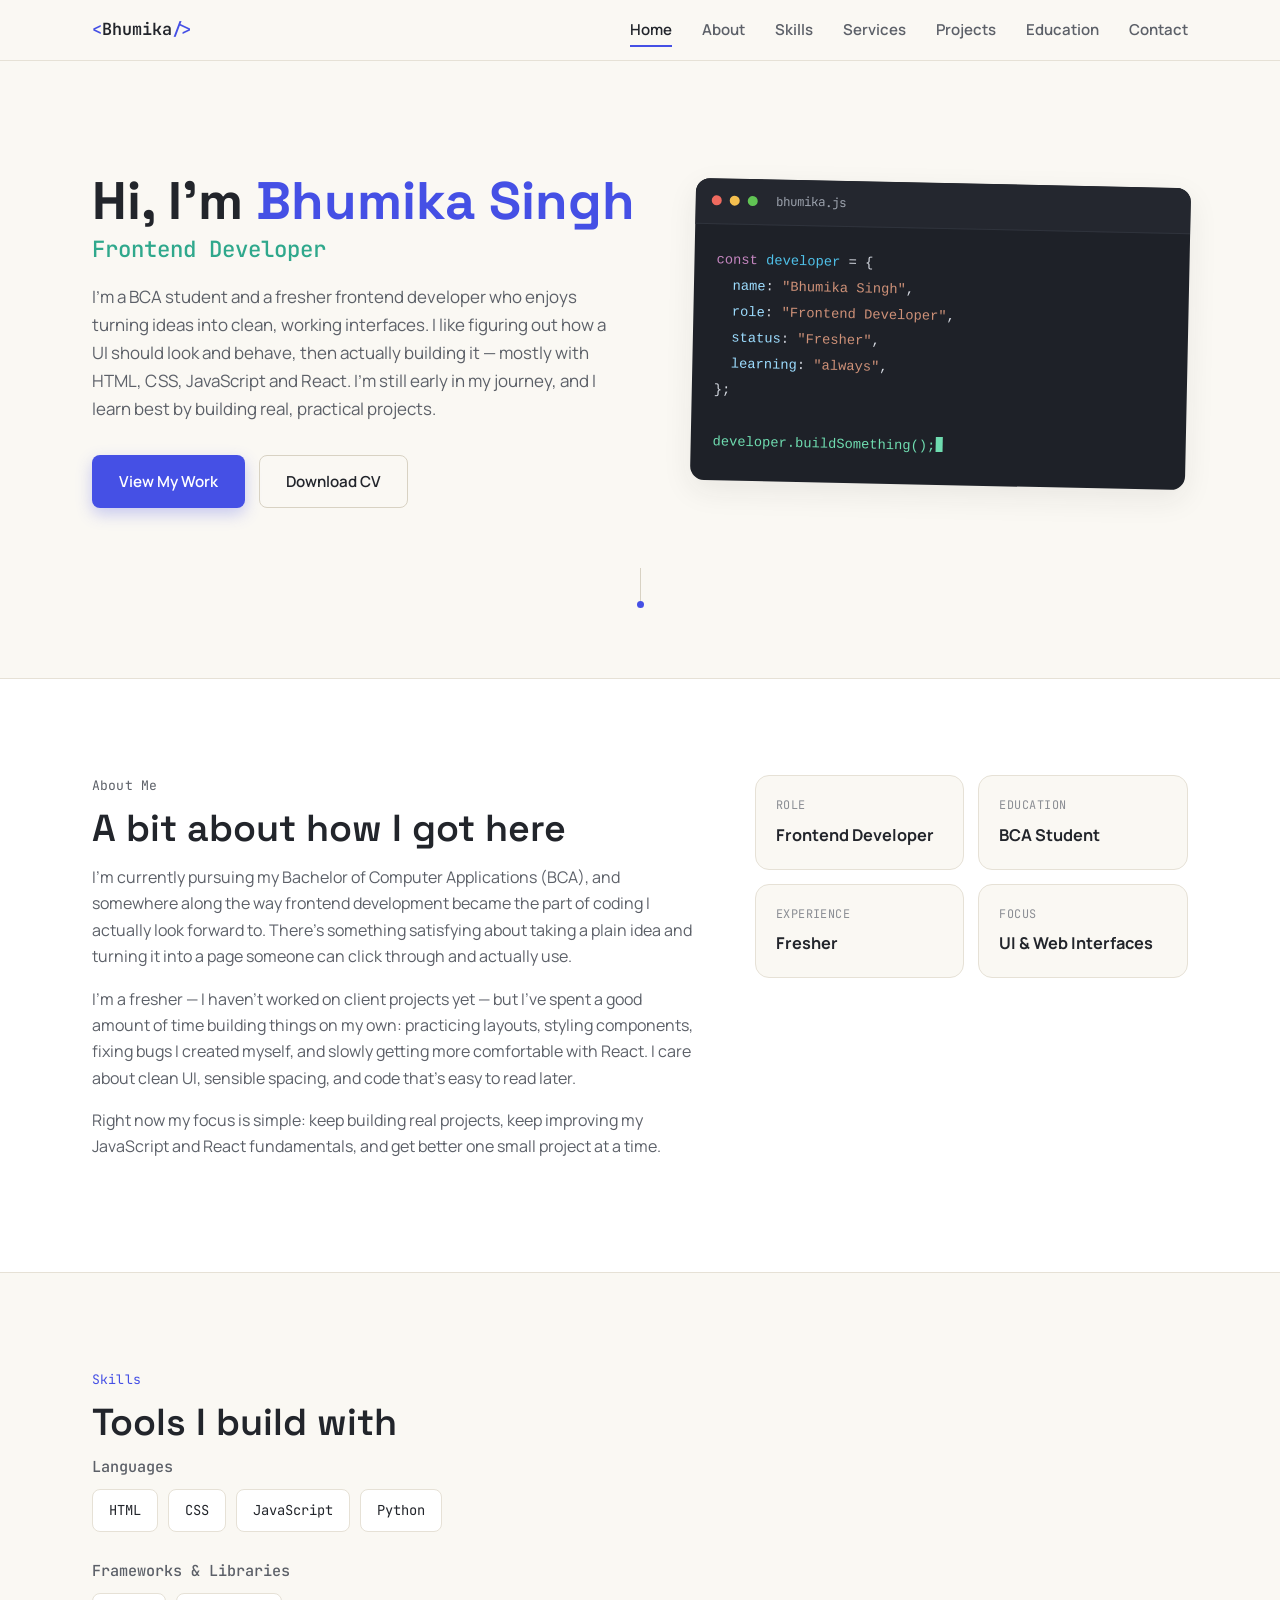
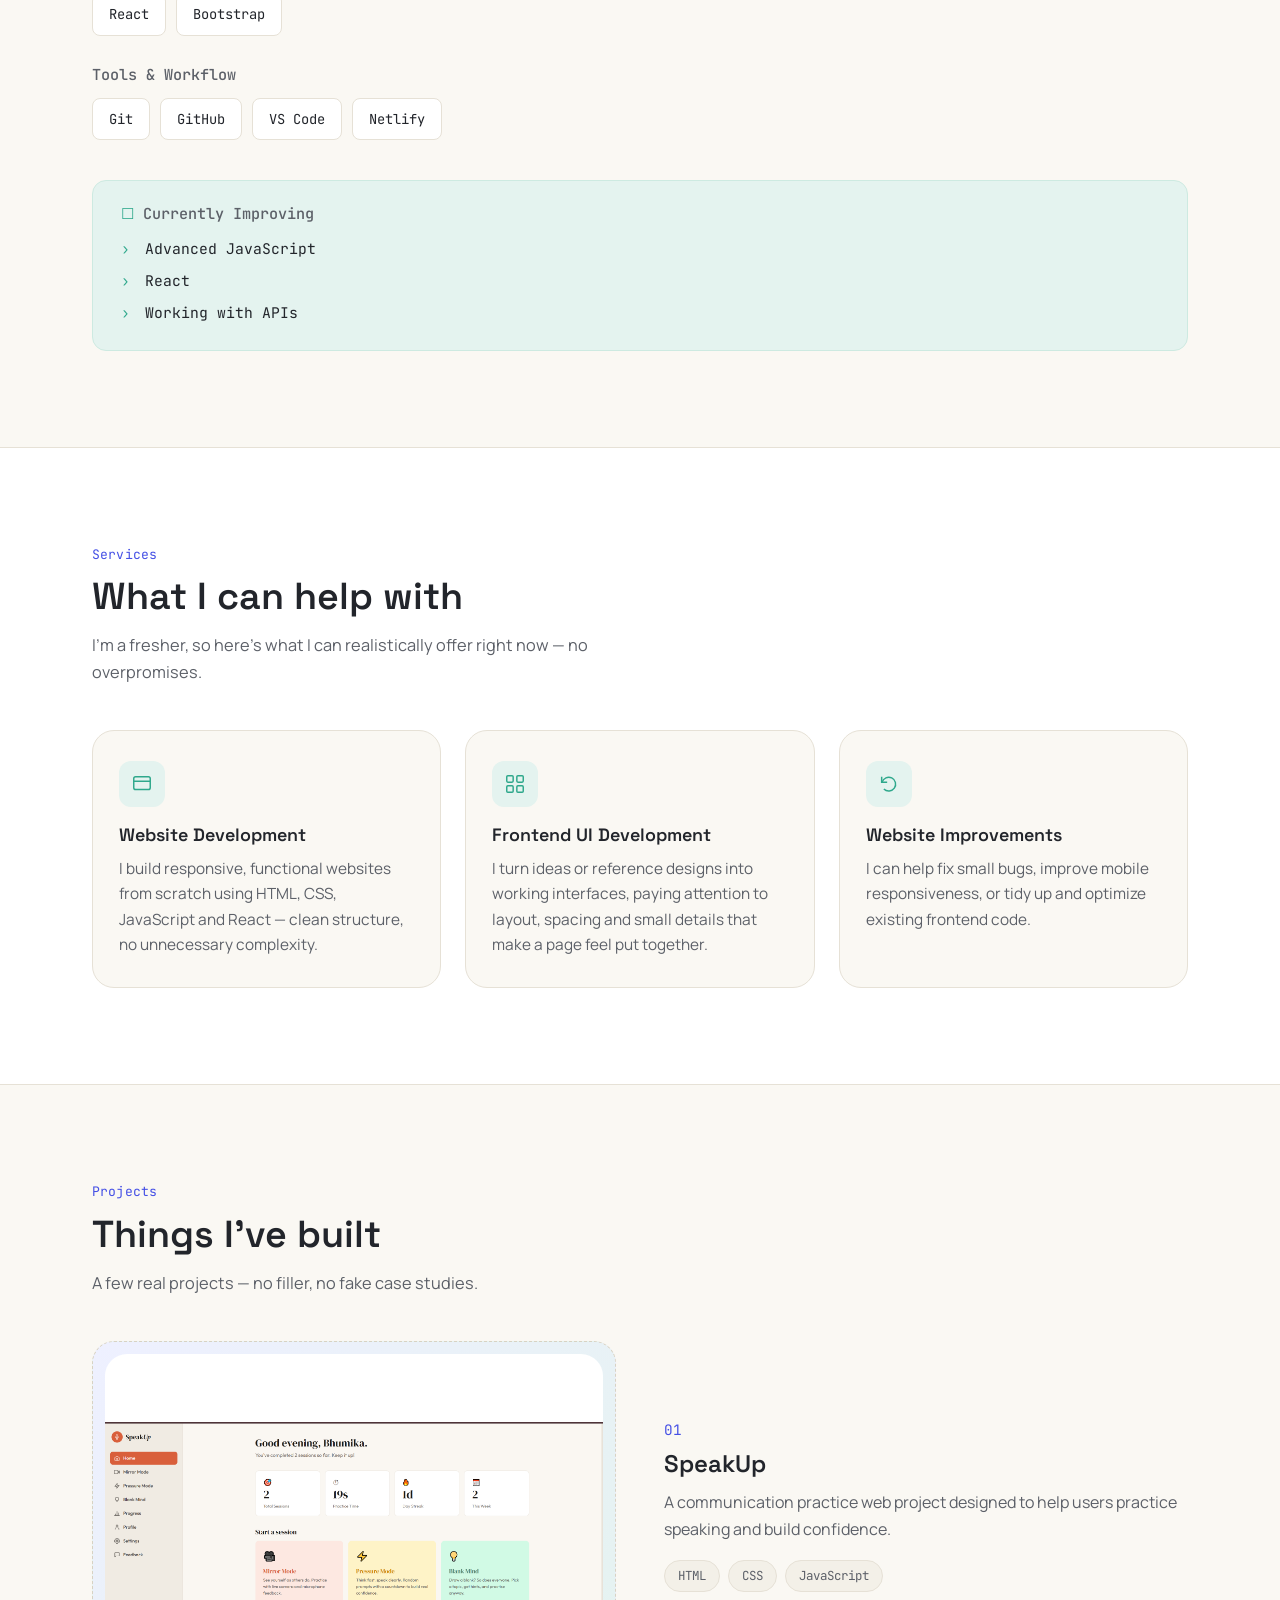
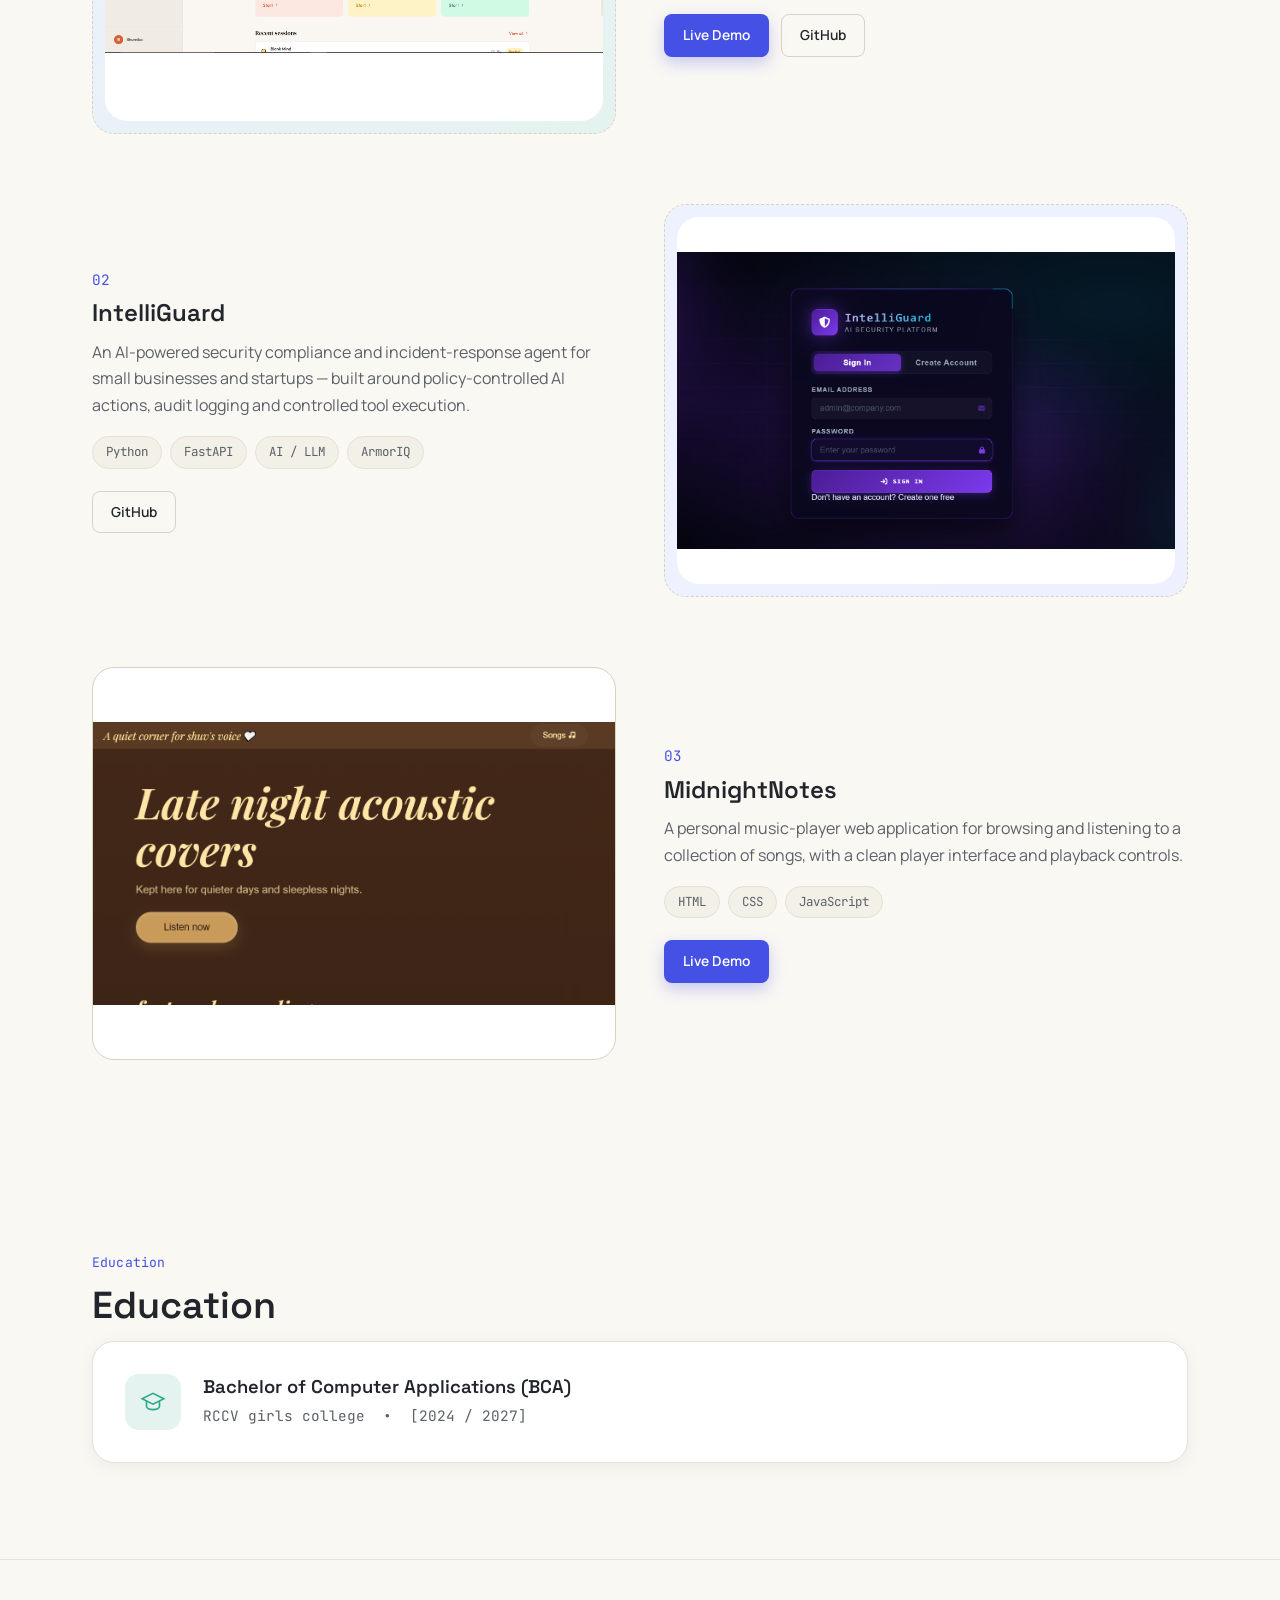
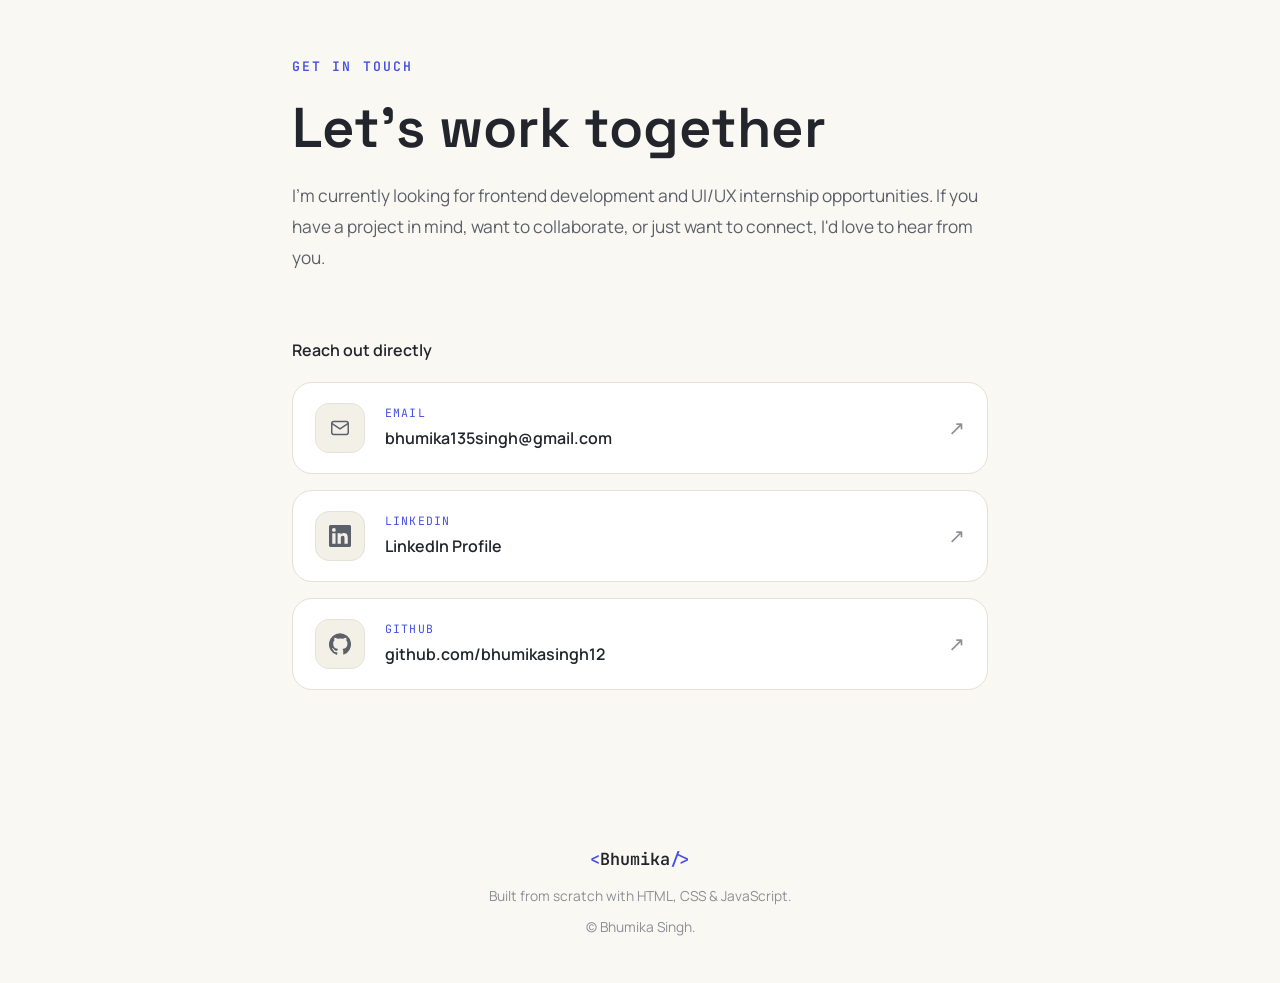
==== commit 7082e97a: "project change" ====
--- a/index.html
+++ b/index.html
@@ -70,9 +70,8 @@
             </p>
             <div class="hero-actions">
               <a href="#projects" class="btn btn-primary">View My Work</a>
-              <!-- Replace with your actual CV file -->
               <a
-                href="assets/Bhumika-Singh-CV.pdf"
+                href="assets/Resume.pdf"
                 class="btn btn-outline"
                 download
                 >Download CV</a
@@ -316,6 +315,7 @@
                   </svg>
                   <span
                     ><img
+                      class="project-screenshot"
                       src="/assets/projects/speakup.png"
                       alt="Screenshot of SpeakUp app"
                   /></span>
@@ -366,7 +366,7 @@
                     />
                     <path d="m9 12 2 2 4-4" />
                   </svg>
-                  <span> <img src="/assets/projects/intelliguard.png" alt="Screenshot of IntelliGuard dashboard"></span>
+                  <span> <img class="project-screenshot" src="/assets/projects/intelliguard.png" alt="Screenshot of IntelliGuard dashboard"></span>
                 </div>
               </div>
               <div class="project-info">
@@ -588,4 +588,4 @@
 
     <script src="script.js"></script>
   </body>
-</html>
+</html>
--- a/style.css
+++ b/style.css
@@ -604,8 +604,9 @@
   display: block;
   width: 100%;
   aspect-ratio: 4 / 3;
-  object-fit: cover;
-  object-position: top center;
+  object-fit: contain;
+  object-position: center;
+  background: var(--color-surface);
   border-radius: var(--radius-lg);
   border: 1.5px solid var(--color-line-strong);
 }
@@ -622,6 +623,32 @@
 .placeholder-midnight {
   background: linear-gradient(135deg, #f3f0e8, #eef0ff);
   object-fit: contain;
+}
+
+/* Screenshots inside the SpeakUp / IntelliGuard placeholder boxes:
+   hide the decorative icon and let the real screenshot fill the
+   available space without being cropped. */
+.placeholder-speakup svg,
+.placeholder-intelliguard svg {
+  display: none;
+}
+.placeholder-speakup,
+.placeholder-intelliguard {
+  padding: 12px;
+}
+.placeholder-speakup span,
+.placeholder-intelliguard span {
+  display: flex;
+  align-items: center;
+  justify-content: center;
+  width: 100%;
+  height: 100%;
+}
+.placeholder-speakup .project-screenshot,
+.placeholder-intelliguard .project-screenshot {
+  aspect-ratio: auto;
+  height: 100%;
+  border: none;
 }
 
 .project-index {
@@ -953,4 +980,4 @@
   .social-links {
     flex-direction: column;
   }
-}
+}
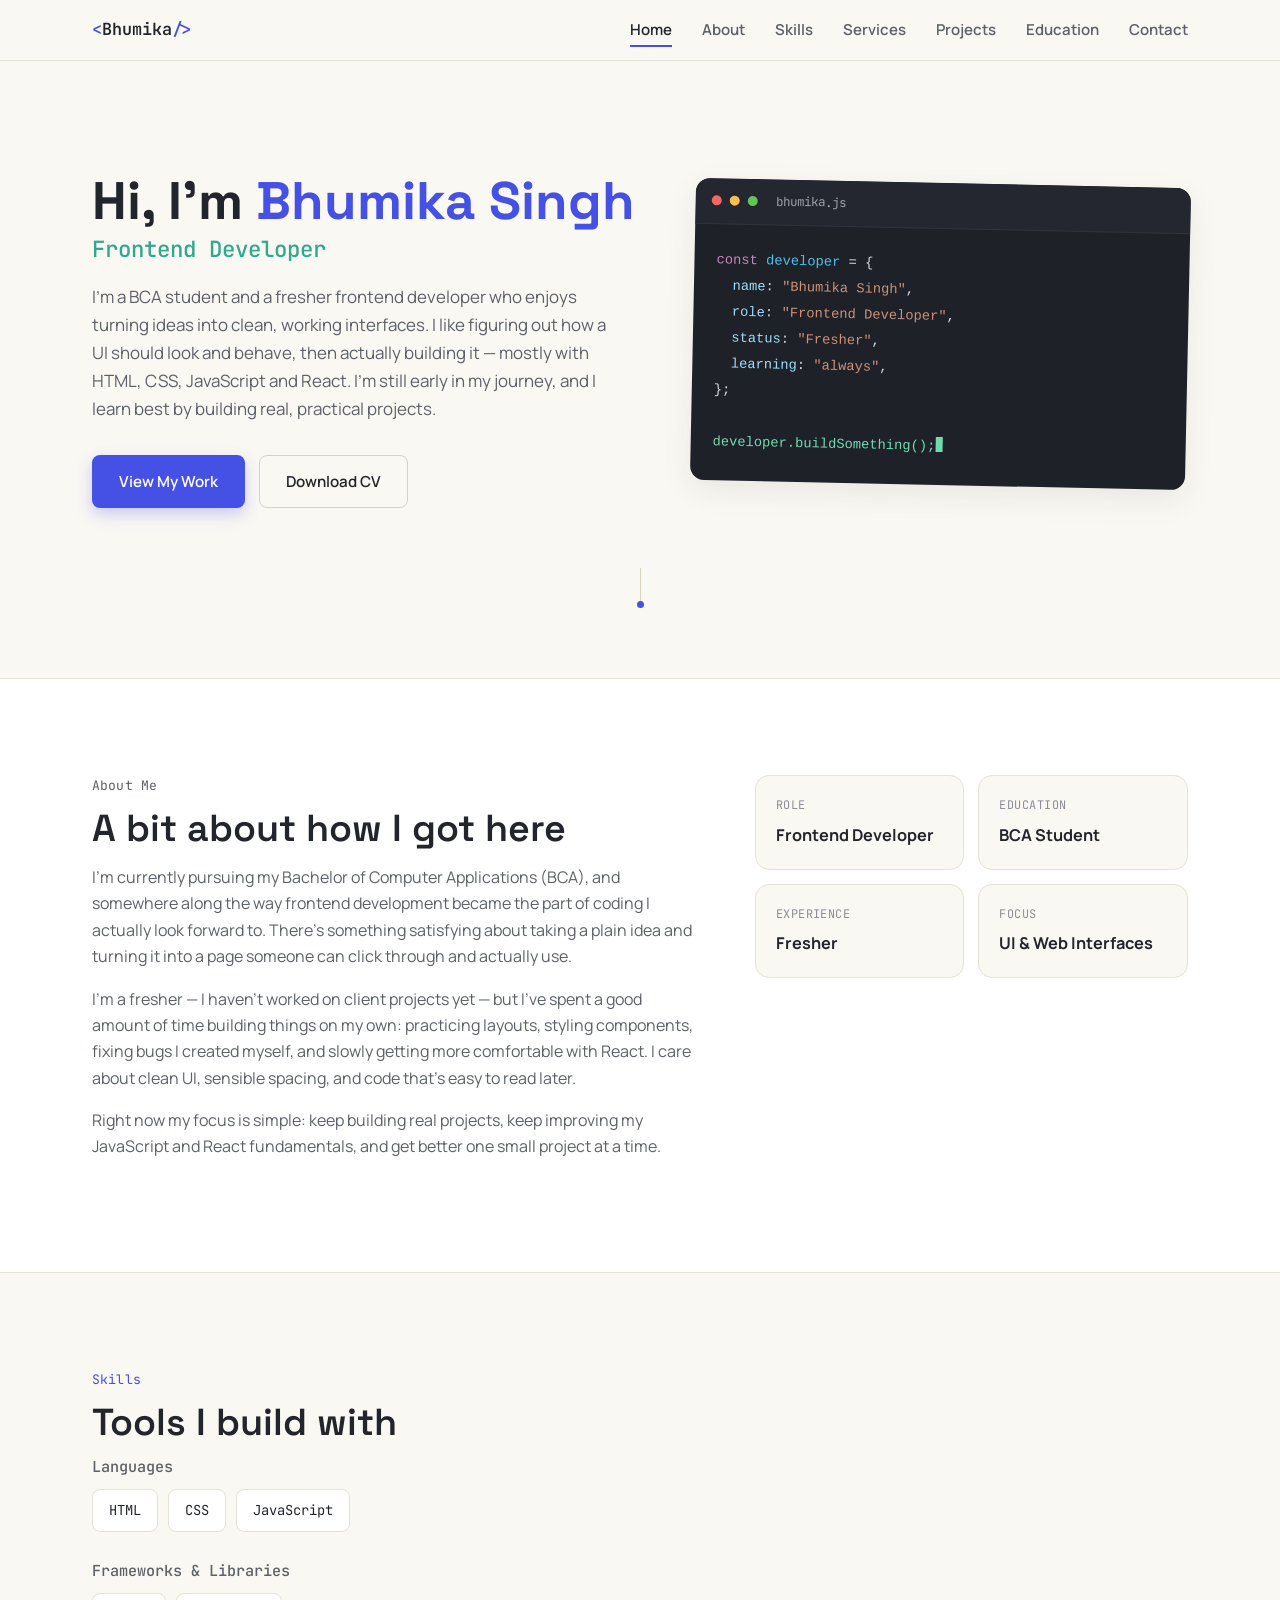
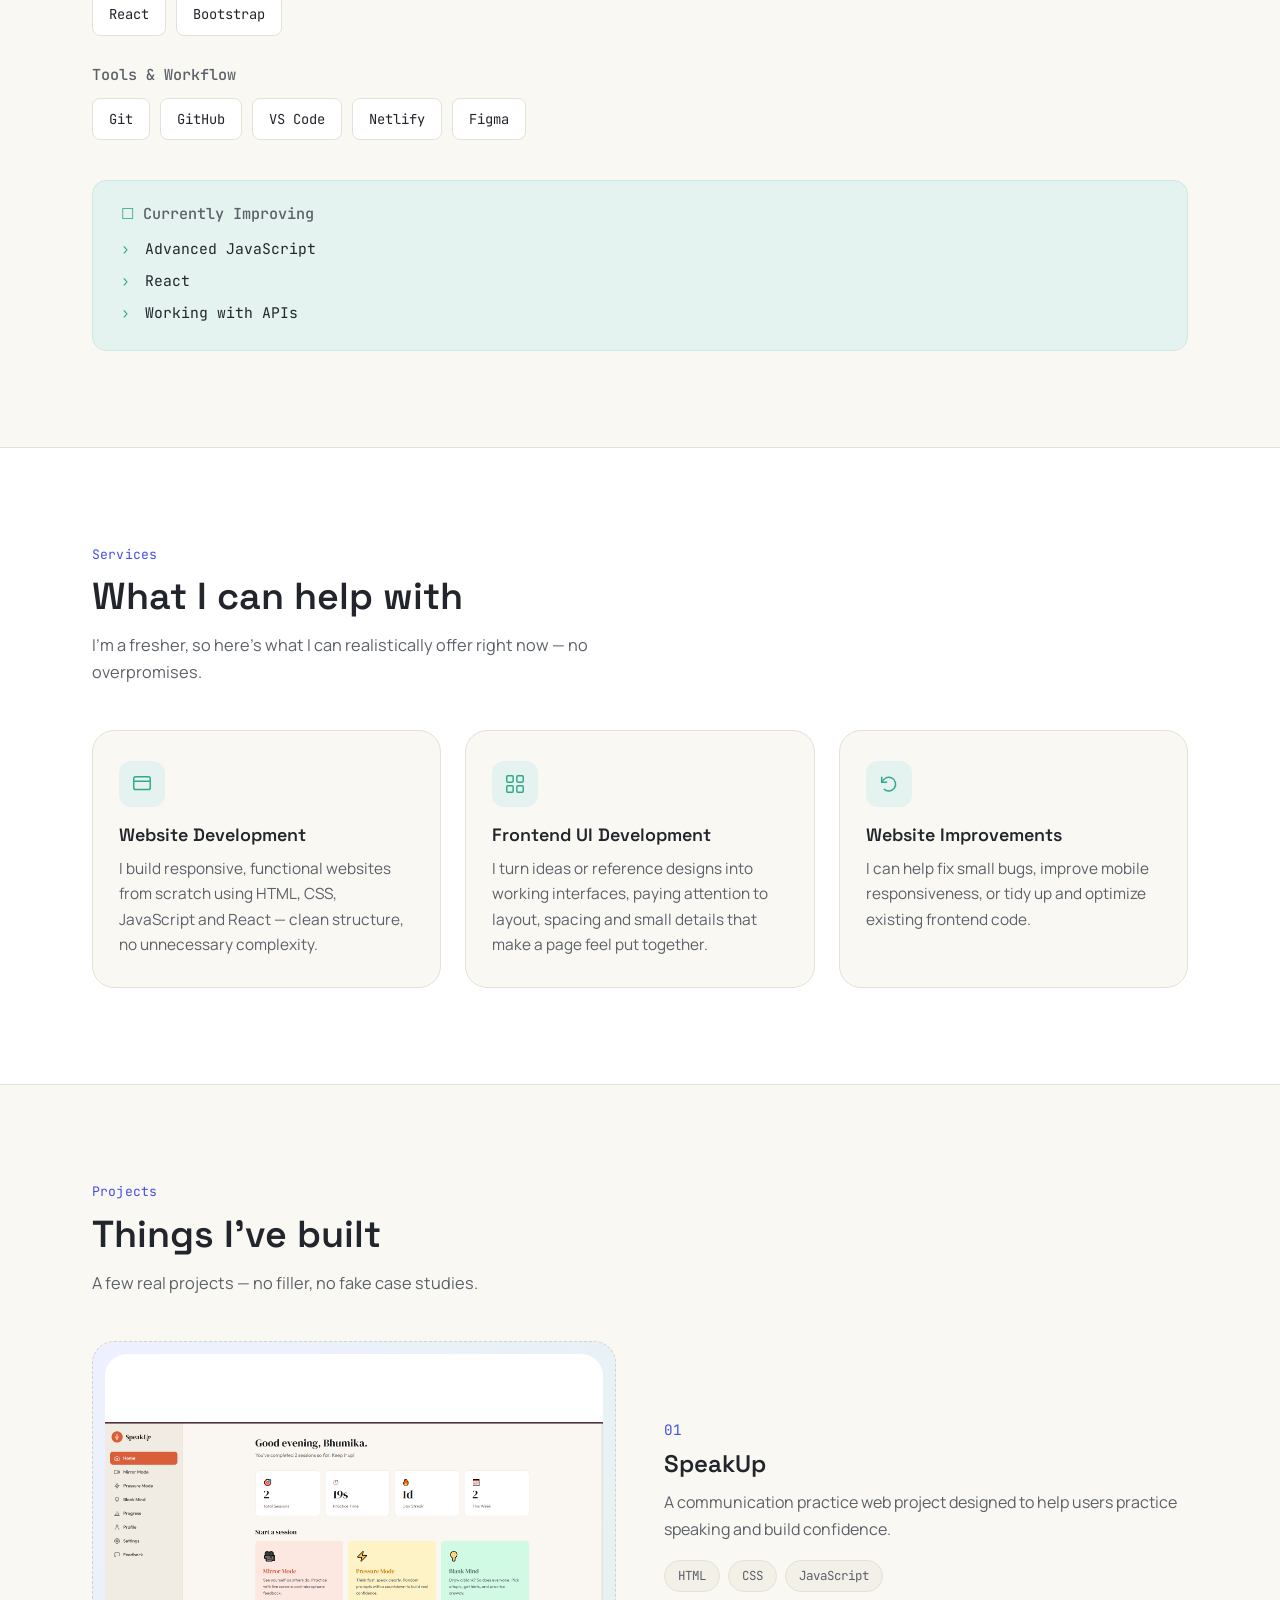
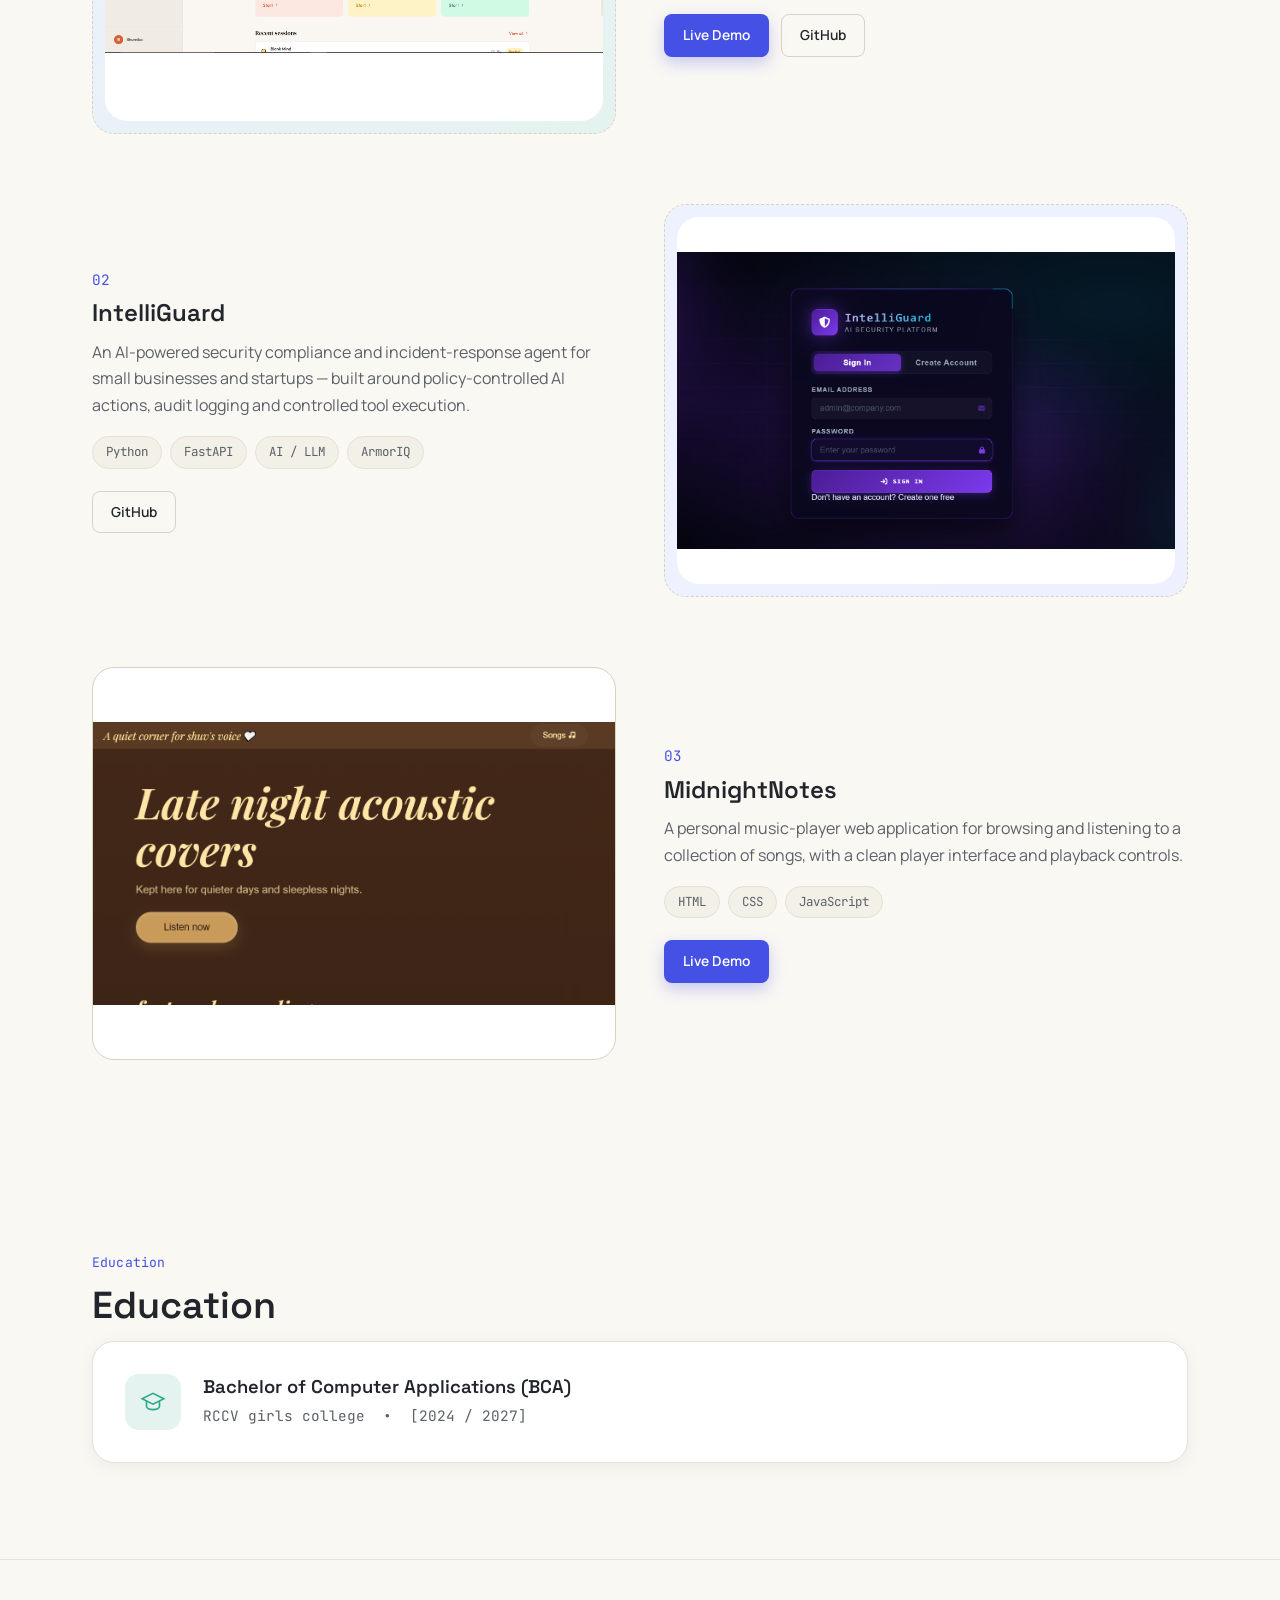
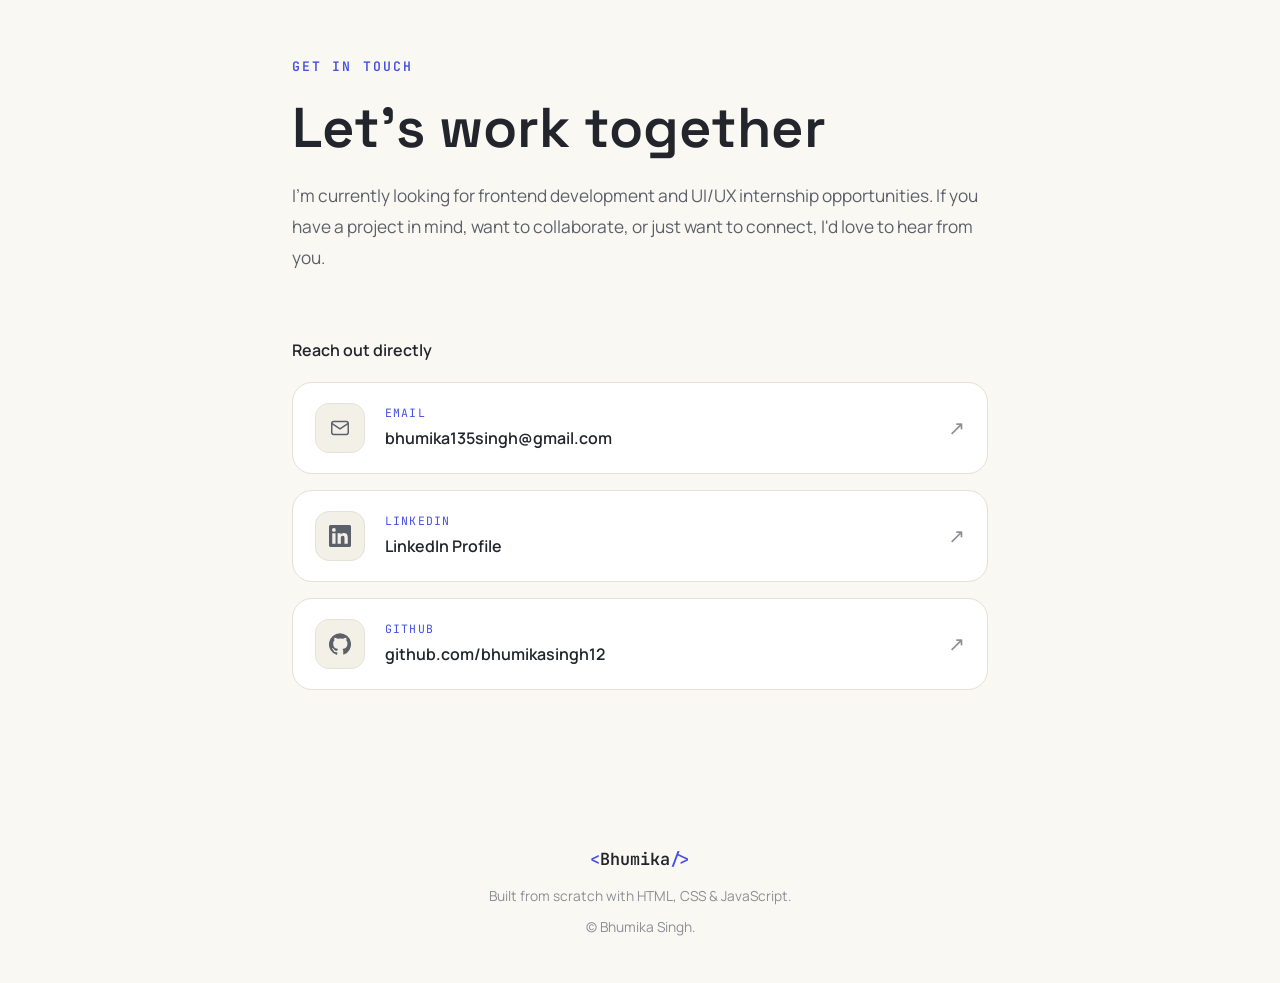
==== commit f5cca736: "skills change" ====
--- a/index.html
+++ b/index.html
@@ -71,7 +71,7 @@
             <div class="hero-actions">
               <a href="#projects" class="btn btn-primary">View My Work</a>
               <a
-                href="assets/Resume.pdf"
+                href="/assets/Resume.pdf"
                 class="btn btn-outline"
                 download
                 >Download CV</a
@@ -166,7 +166,6 @@
                 <span class="chip">HTML</span>
                 <span class="chip">CSS</span>
                 <span class="chip">JavaScript</span>
-                <span class="chip">Python</span>
               </div>
             </div>
 
@@ -185,6 +184,7 @@
                 <span class="chip">GitHub</span>
                 <span class="chip">VS Code</span>
                 <span class="chip">Netlify</span>
+                <span class="chip">Figma</span>
               </div>
             </div>
           </div>
